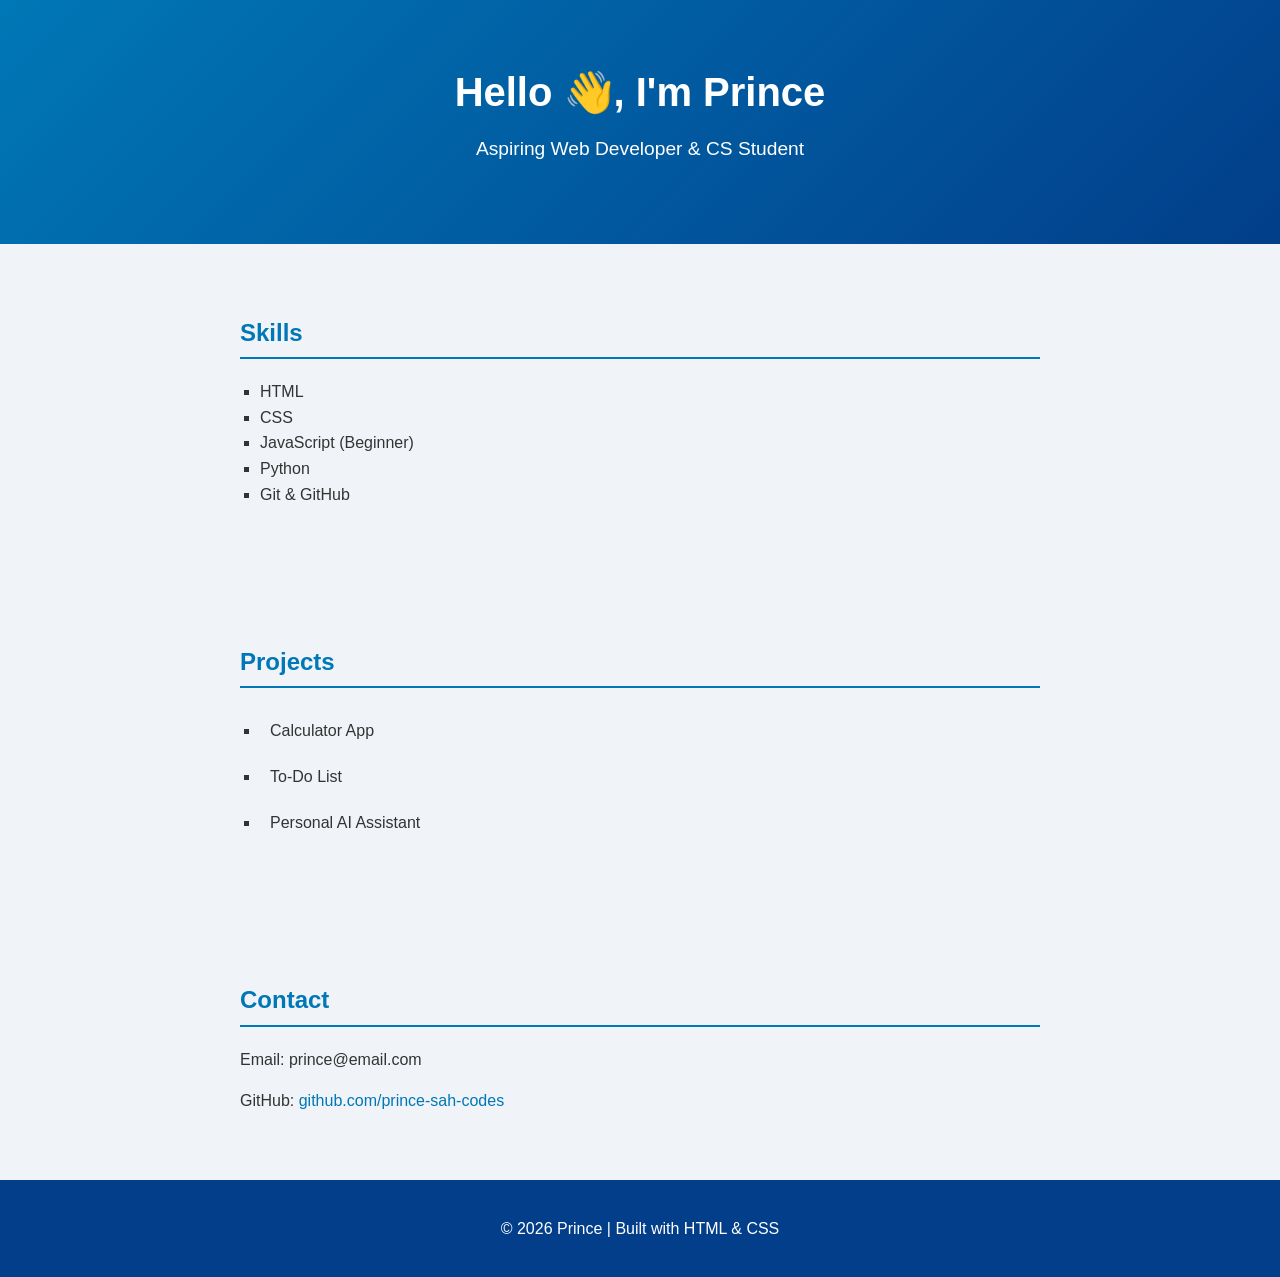
==== index.html @ 336d9b24 "updated" ====
<!DOCTYPE html>
<html lang="en">
<head>
  <meta charset="UTF-8">
  <meta name="viewport" content="width=device-width, initial-scale=1.0">
  <title>Prince | Portfolio</title>
  <link rel="stylesheet" href="style.css">
</head>
<body>

  <!-- Header -->
  <header>
    <h1 class="animate">Hello 👋, I'm Prince</h1>
    <p class="animate-delay">Aspiring Web Developer & CS Student</p>
  </header>

  <!-- Skills Section -->
  <section id="skills">
    <h2>Skills</h2>
    <ul>
      <li class="fade">HTML</li>
      <li class="fade-delay">CSS</li>
      <li class="fade-delay2">JavaScript (Beginner)</li>
      <li class="fade-delay3">Python</li>
      <li class="fade-delay4">Git & GitHub</li>
    </ul>
  </section>

  <!-- Projects Section -->
  <section id="projects">
    <h2>Projects</h2>
    <ul>
      <li class="fade">Calculator App</li>
      <li class="fade-delay">To-Do List</li>
      <li class="fade-delay2">Personal AI Assistant</li>
    </ul>
  </section>

  <!-- Contact Section -->
  <section id="contact">
    <h2>Contact</h2>
    <p>Email: prince@email.com</p>
    <p>GitHub: <a href="https://github.com/prince-sah-codes" target="_blank">github.com/prince-sah-codes</a></p>
  </section>

  <!-- Footer -->
  <footer>
    <p>© 2026 Prince | Built with HTML & CSS</p>
  </footer>

</body>
</html>
---- style.css ----
/* Basic styling */
body {
  font-family: Arial, sans-serif;
  margin: 0;
  padding: 0;
  line-height: 1.6;
  background-color: #f0f4f8;
  color: #333;
  scroll-behavior: smooth;
}

/* Header */
header {
  text-align: center;
  padding: 60px 20px;
  background: linear-gradient(135deg,#0077b6,#023e8a);
  color: white;
}

header h1 {
  margin: 0;
  font-size: 2.5rem;
}

header p {
  font-size: 1.2rem;
  margin-top: 10px;
}

/* Sections */
section {
  padding: 50px 20px;
  max-width: 800px;
  margin: auto;
}

section h2 {
  color: #0077b6;
  border-bottom: 2px solid #0077b6;
  padding-bottom: 5px;
  margin-bottom: 20px;
}

ul {
  list-style-type: square;
  padding-left: 20px;
}

/* Footer */
footer {
  text-align: center;
  padding: 20px;
  background-color: #023e8a;
  color: white;
}

/* Animations */
@keyframes fadeInUp {
  from {opacity:0; transform: translateY(20px);}
  to {opacity:1; transform: translateY(0);}
}

.animate {
  animation: fadeInUp 1s ease forwards;
}

.animate-delay {
  animation: fadeInUp 1s ease 0.5s forwards;
}

.fade { animation: fadeInUp 0.8s ease forwards; opacity:0;}
.fade-delay { animation: fadeInUp 0.8s ease 0.3s forwards; opacity:0;}
.fade-delay2 { animation: fadeInUp 0.8s ease 0.5s forwards; opacity:0;}
.fade-delay3 { animation: fadeInUp 0.8s ease 0.7s forwards; opacity:0;}
.fade-delay4 { animation: fadeInUp 0.8s ease 0.9s forwards; opacity:0;}

/* Links & hover effect */
a {
  color: #0077b6;
  text-decoration: none;
  transition: color 0.3s ease;
}

a:hover {
  color: #023e8a;
}

/* Section hover cards for projects */
section#projects ul li {
  padding: 10px;
  border-radius: 5px;
  transition: transform 0.3s ease, background-color 0.3s ease;
}

section#projects ul li:hover {
  transform: translateY(-5px);
  background-color: #caf0f8;
}
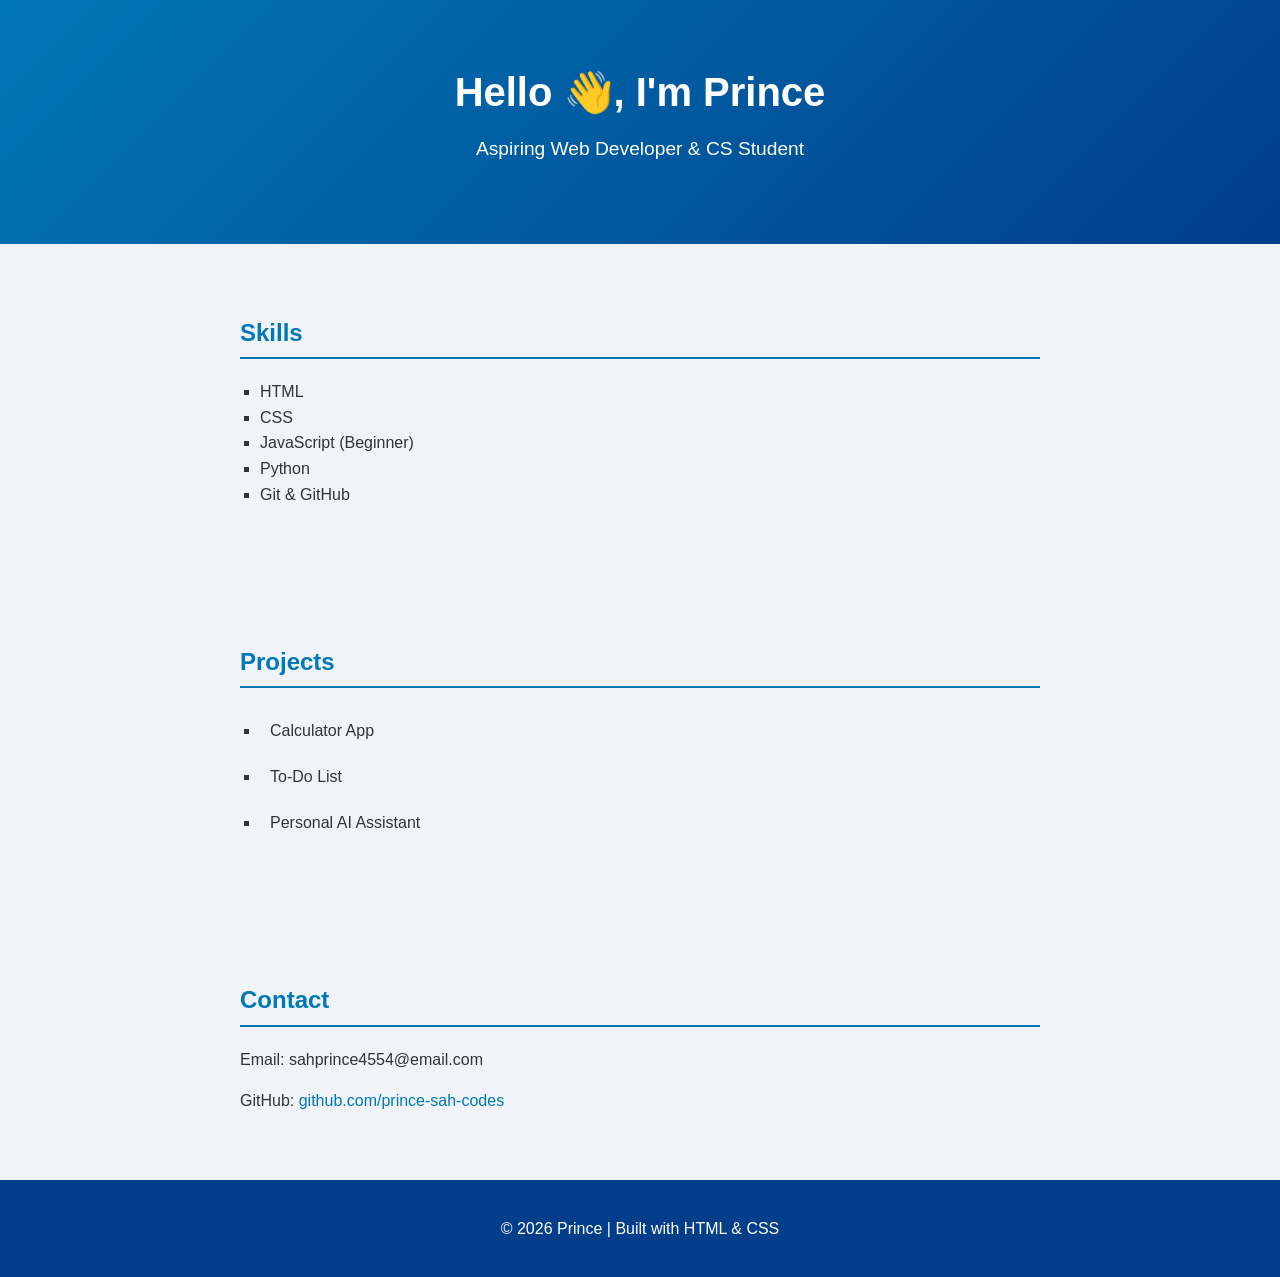
==== commit a68d8014: "updated" ====
--- a/index.html
+++ b/index.html
@@ -1,3 +1,4 @@
+
 <!DOCTYPE html>
 <html lang="en">
 <head>
@@ -39,7 +40,7 @@
   <!-- Contact Section -->
   <section id="contact">
     <h2>Contact</h2>
-    <p>Email: prince@email.com</p>
+    <p>Email: sahprince4554@email.com</p>
     <p>GitHub: <a href="https://github.com/prince-sah-codes" target="_blank">github.com/prince-sah-codes</a></p>
   </section>
 
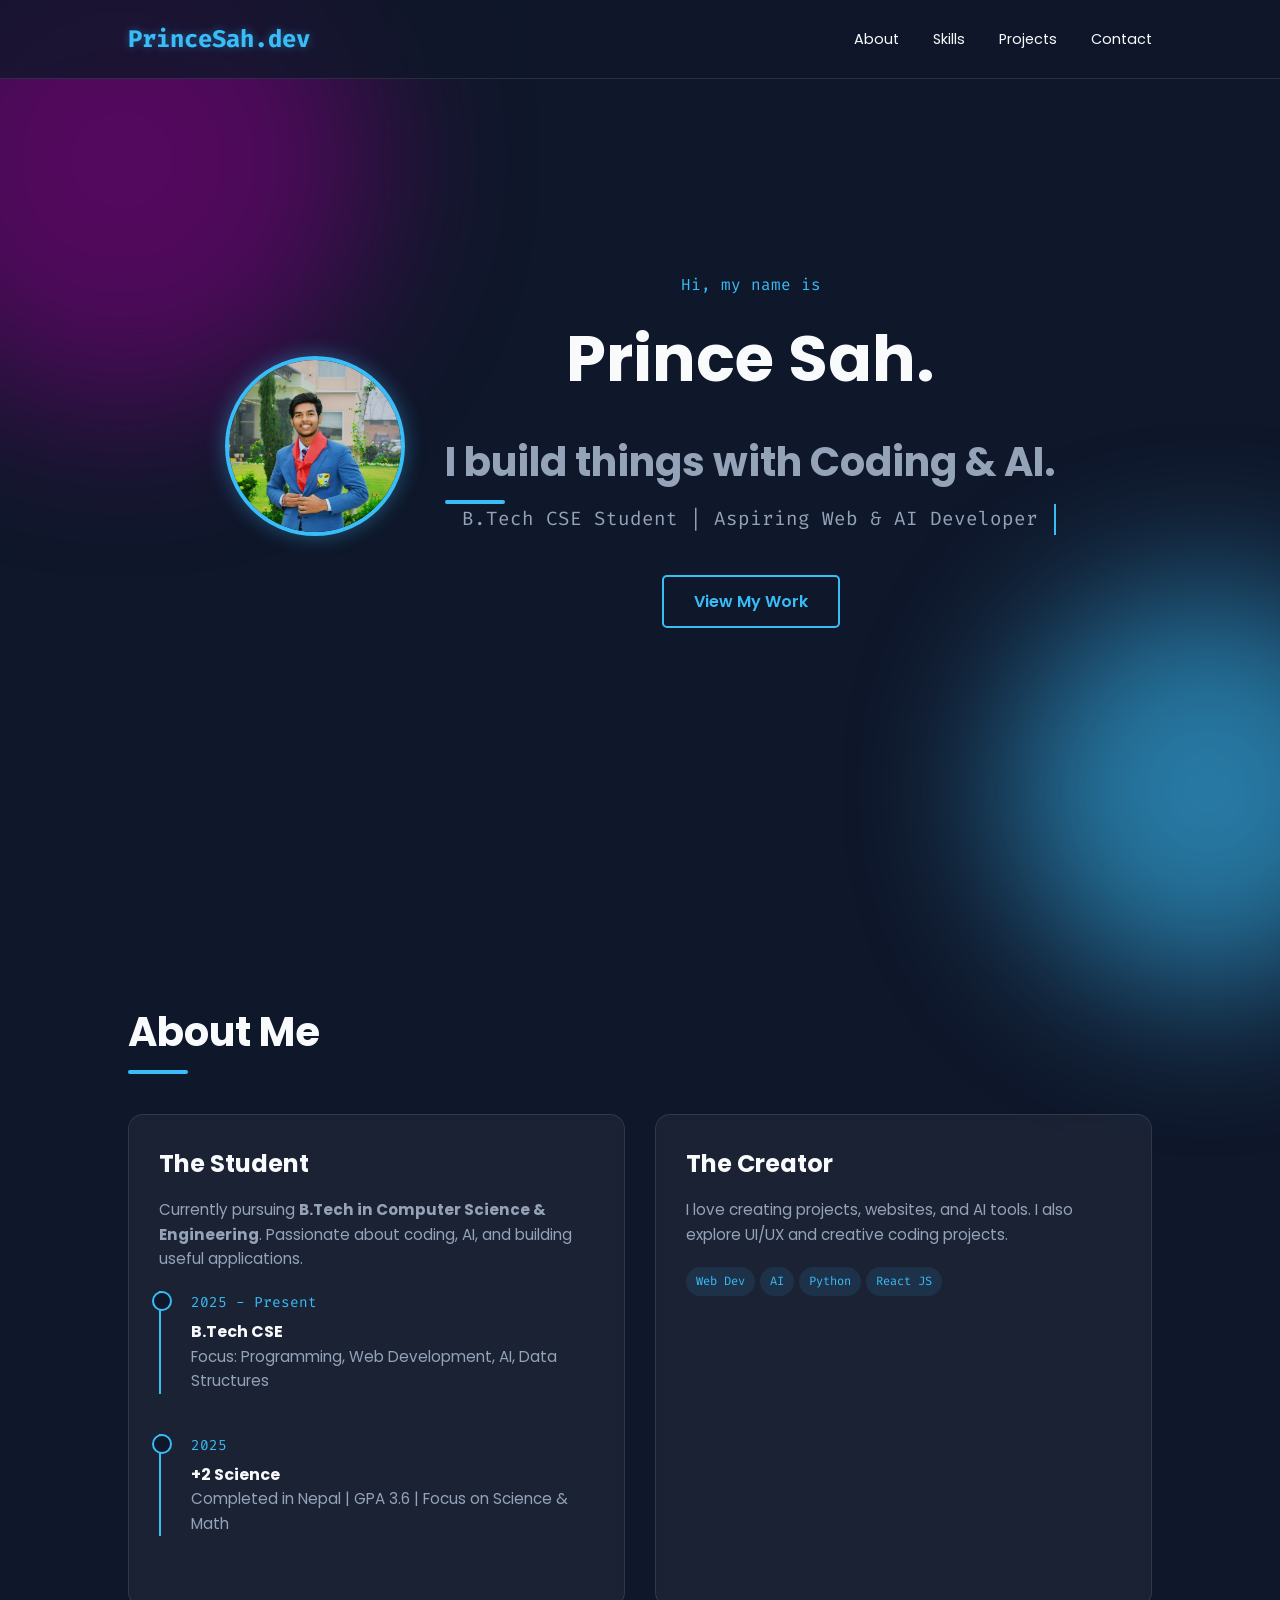
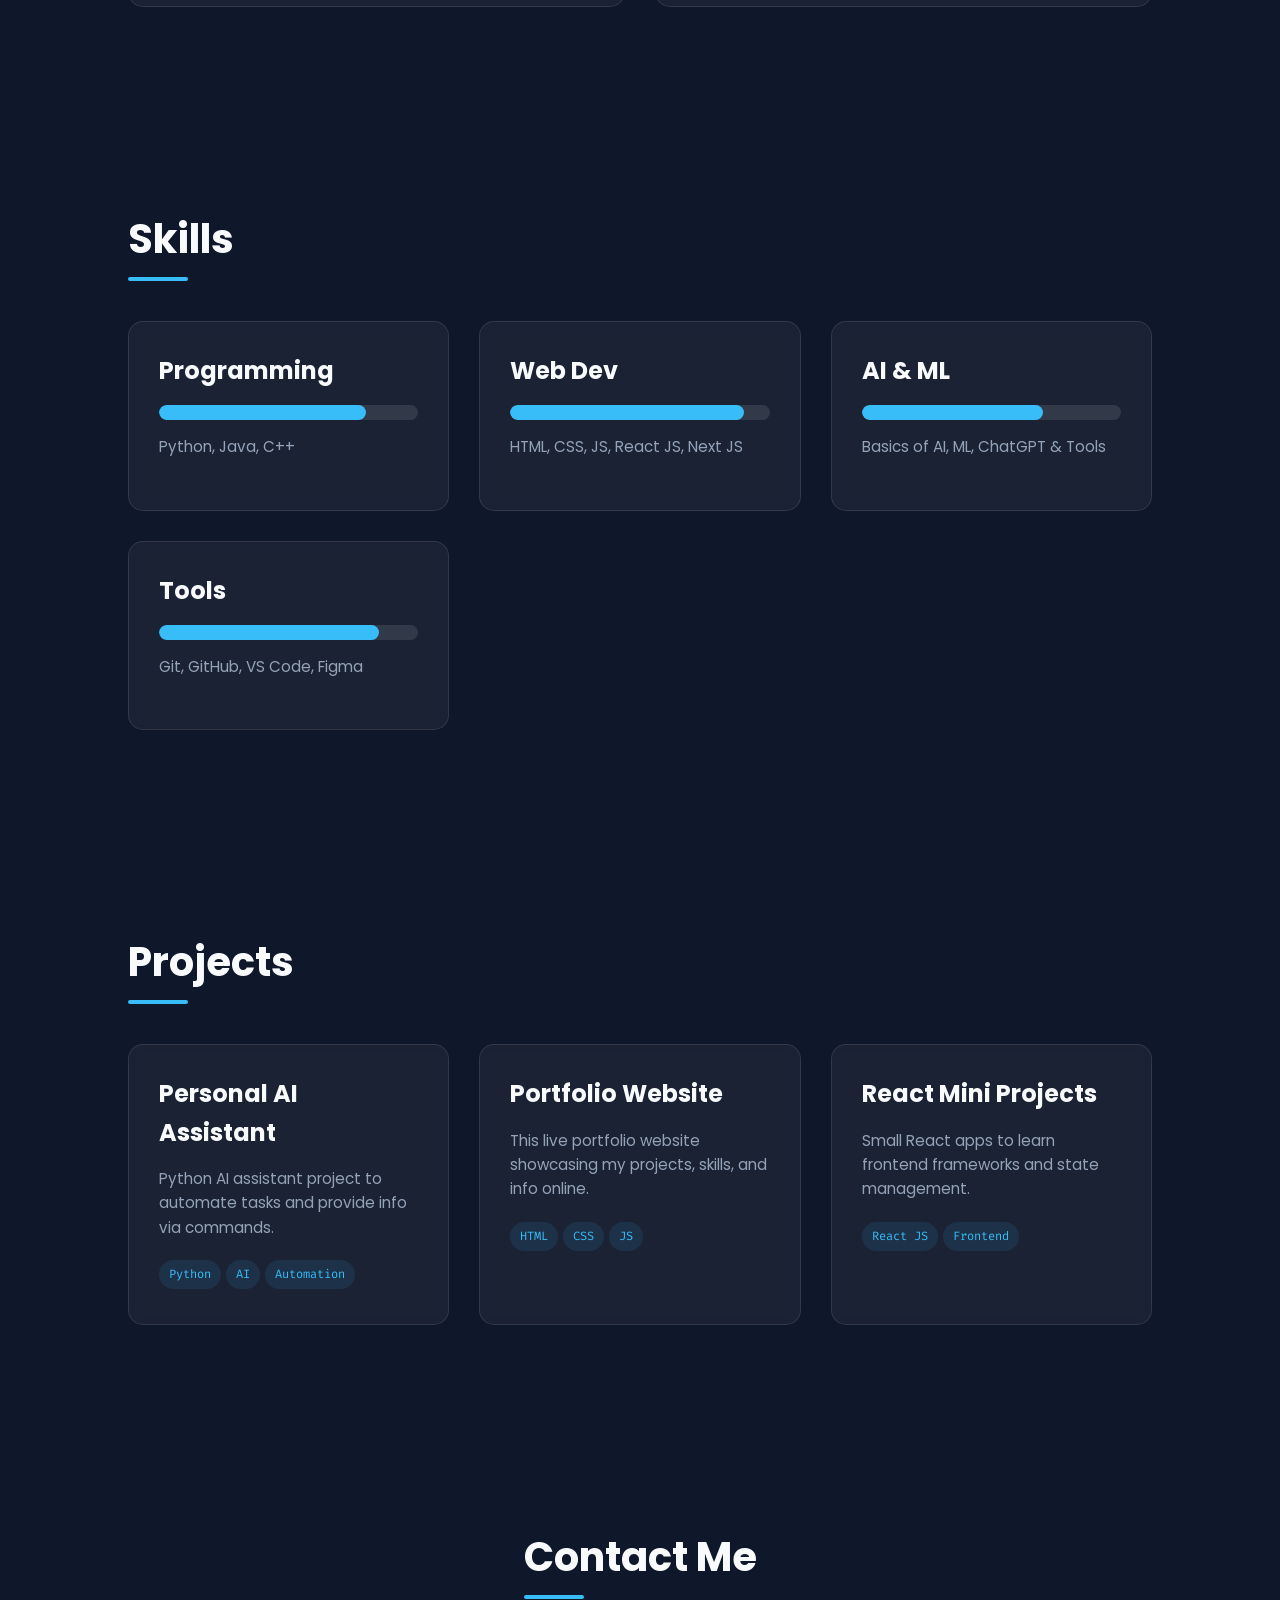
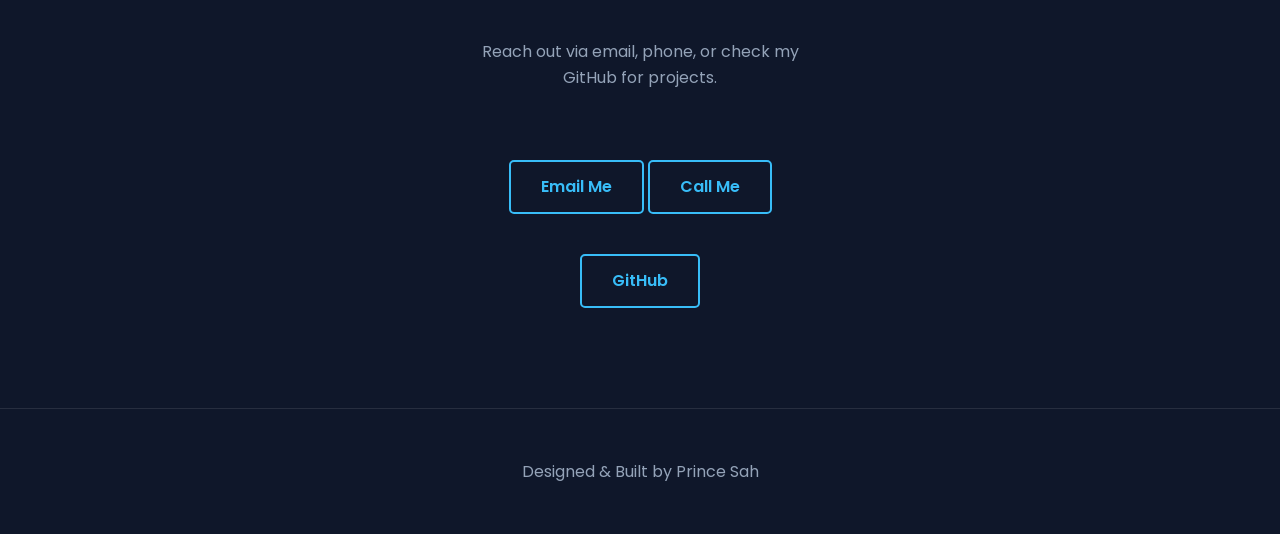
==== commit 311d6108: "updated" ====
--- a/index.html
+++ b/index.html
@@ -1,53 +1,241 @@
-
 <!DOCTYPE html>
 <html lang="en">
 <head>
-  <meta charset="UTF-8">
-  <meta name="viewport" content="width=device-width, initial-scale=1.0">
-  <title>Prince | Portfolio</title>
-  <link rel="stylesheet" href="style.css">
+<meta charset="UTF-8">
+<meta name="viewport" content="width=device-width, initial-scale=1.0">
+<title>Prince Sah | Portfolio</title>
+<link href="https://fonts.googleapis.com/css2?family=Poppins:wght@300;400;600;700&family=Fira+Code:wght@400;500&display=swap" rel="stylesheet">
+<style>
+:root{
+  --bg:#0f172a;
+  --accent:#38bdf8;
+  --accent-glow: rgba(56,189,248,0.4);
+  --card-bg: rgba(255,255,255,0.05);
+  --text:#f8fafc;
+  --text-secondary:#94a3b8;
+  --glass-border: rgba(255,255,255,0.1);
+}
+
+/* Reset */
+*{margin:0;padding:0;box-sizing:border-box;scroll-behavior:smooth;}
+body{font-family:'Poppins',sans-serif;background:var(--bg);color:var(--text);overflow-x:hidden;line-height:1.6;}
+a{text-decoration:none;color:var(--accent);transition:0.3s;}
+a:hover{color:#fff;}
+
+/* Background Orbs */
+.bg-orb{position:fixed;border-radius:50%;filter:blur(80px);z-index:-1;opacity:0.6;animation:float 12s infinite ease-in-out;}
+.orb-1{top:-10%;left:-10%;width:500px;height:500px;background:purple;animation-delay:0s;}
+.orb-2{bottom:-10%;right:-10%;width:400px;height:400px;background:var(--accent);animation-delay:6s;}
+@keyframes float{0%,100%{transform:translate(0,0);}50%{transform:translate(30px,50px);}}
+
+/* NAVIGATION */
+nav{display:flex;justify-content:space-between;align-items:center;padding:20px 10%;background: rgba(15,23,42,0.8);backdrop-filter: blur(10px);position:fixed;width:100%;z-index:1000;border-bottom:1px solid var(--glass-border);}
+.logo{font-family:'Fira Code',monospace;font-size:1.5rem;font-weight:bold;color:var(--accent);text-shadow:0 0 10px var(--accent-glow);}
+.nav-links a{margin-left:30px;font-size:0.9rem;color:var(--text);}
+.nav-links a:hover{color:var(--accent);}
+
+/* HERO */
+.hero{height:100vh;display:flex;flex-direction:column;justify-content:center;align-items:center;text-align:center;padding:0 10%;position:relative;overflow:hidden;perspective:1000px;}
+.hero-content{transition:transform 0.1s ease; will-change:transform; display:flex;align-items:center;gap:40px;flex-wrap:wrap; justify-content:center;}
+
+/* Hero Photo */
+.hero-photo img {
+    width: 180px;
+    height: 180px;
+    object-fit: cover;
+    border-radius: 50%;
+    border: 4px solid var(--accent);
+    box-shadow: 0 0 20px var(--accent-glow);
+    transition: transform 0.3s, box-shadow 0.3s;
+}
+.hero-photo img:hover {
+    transform: scale(1.05) rotateY(5deg);
+    box-shadow: 0 0 40px var(--accent-glow);
+}
+
+.hero p{color:var(--accent);font-family:'Fira Code';margin-bottom:10px;}
+.hero h1{font-size:4rem;margin-bottom:20px;opacity:0;transform:translateY(20px);transition:1s;}
+.hero h2{color:var(--text-secondary);font-size:2.5rem;margin-bottom:10px;opacity:0;transform:translateY(20px);transition:1s;}
+.typewriter{font-family:'Fira Code',monospace;color:var(--text-secondary);font-size:1.2rem;overflow:hidden;border-right:2px solid var(--accent);white-space:nowrap;width:0;animation:typing 3.5s steps(40,end) forwards, blink .75s step-end infinite;}
+@keyframes typing{from{width:0;}to{width:100%;}}
+@keyframes blink{from,to{border-color:transparent;}50%{border-color:var(--accent);}}
+.btn{display:inline-block;margin-top:40px;padding:12px 30px;border:2px solid var(--accent);color:var(--accent);border-radius:5px;font-weight:600;transition:all 0.3s;}
+.btn:hover{background:var(--accent);color:var(--bg);box-shadow:0 0 20px var(--accent-glow);transform:scale(1.05);}
+.btn.bounce{animation:bounce 2s infinite;}
+@keyframes bounce{0%,100%{transform:translateY(0);}50%{transform:translateY(-10px);}}
+
+/* SECTIONS */
+section{padding:100px 10%;opacity:0;transform:translateY(50px);transition:1s;}
+section h2{font-size:2.5rem;margin-bottom:50px;position:relative;display:inline-block;}
+section h2::after{content:'';position:absolute;left:0;bottom:-10px;width:60px;height:4px;background:var(--accent);border-radius:2px;}
+
+/* CARDS */
+.grid{display:grid;grid-template-columns:repeat(auto-fit,minmax(300px,1fr));gap:30px;}
+.card{background:var(--card-bg);border:1px solid var(--glass-border);padding:30px;border-radius:15px;backdrop-filter:blur(5px);transition:transform 0.3s,border-color 0.3s;}
+.card:hover{transform:translateY(-10px) rotateX(5deg) rotateY(5deg);border-color:var(--accent);box-shadow:0 10px 25px rgba(0,0,0,0.3);}
+.card h3{margin-bottom:15px;font-size:1.5rem;}
+.card p{color:var(--text-secondary);font-size:0.95rem;margin-bottom:20px;}
+.tags span{display:inline-block;font-family:'Fira Code',monospace;font-size:0.75rem;background:rgba(56,189,248,0.1);color:var(--accent);padding:5px 10px;border-radius:20px;margin-right:5px;margin-bottom:5px;}
+
+/* SKILLS ANIMATION */
+.skill-bar{background:rgba(255,255,255,0.1);border-radius:20px;height:15px;margin-bottom:15px;overflow:hidden;}
+.skill-fill{height:100%;width:0%;background:var(--accent);border-radius:20px;transition:width 1.5s ease-in-out;}
+
+/* TIMELINE */
+.timeline-item{border-left:2px solid var(--accent);padding-left:30px;margin-bottom:40px;position:relative;}
+.timeline-item::before{content:'';position:absolute;left:-9px;top:0;width:16px;height:16px;background:var(--bg);border:2px solid var(--accent);border-radius:50%;}
+.timeline-date{font-family:'Fira Code',monospace;color:var(--accent);font-size:0.9rem;margin-bottom:5px;display:block;}
+
+/* FOOTER */
+.footer{text-align:center;padding:50px;border-top:1px solid var(--glass-border);color:var(--text-secondary);}
+
+/* MOBILE */
+@media(max-width:768px){.hero h1{font-size:2.5rem;}.nav-links{display:none;}.hero-content{flex-direction:column;}}
+</style>
 </head>
 <body>
 
-  <!-- Header -->
-  <header>
-    <h1 class="animate">Hello 👋, I'm Prince</h1>
-    <p class="animate-delay">Aspiring Web Developer & CS Student</p>
-  </header>
-
-  <!-- Skills Section -->
-  <section id="skills">
-    <h2>Skills</h2>
-    <ul>
-      <li class="fade">HTML</li>
-      <li class="fade-delay">CSS</li>
-      <li class="fade-delay2">JavaScript (Beginner)</li>
-      <li class="fade-delay3">Python</li>
-      <li class="fade-delay4">Git & GitHub</li>
-    </ul>
-  </section>
-
-  <!-- Projects Section -->
-  <section id="projects">
-    <h2>Projects</h2>
-    <ul>
-      <li class="fade">Calculator App</li>
-      <li class="fade-delay">To-Do List</li>
-      <li class="fade-delay2">Personal AI Assistant</li>
-    </ul>
-  </section>
-
-  <!-- Contact Section -->
-  <section id="contact">
-    <h2>Contact</h2>
-    <p>Email: sahprince4554@email.com</p>
-    <p>GitHub: <a href="https://github.com/prince-sah-codes" target="_blank">github.com/prince-sah-codes</a></p>
-  </section>
-
-  <!-- Footer -->
-  <footer>
-    <p>© 2026 Prince | Built with HTML & CSS</p>
-  </footer>
+<div class="bg-orb orb-1"></div>
+<div class="bg-orb orb-2"></div>
+
+<nav>
+  <div class="logo">PrinceSah.dev</div>
+  <div class="nav-links">
+    <a href="#about">About</a>
+    <a href="#skills">Skills</a>
+    <a href="#projects">Projects</a>
+    <a href="#contact">Contact</a>
+  </div>
+</nav>
+
+<!-- HERO -->
+<section class="hero">
+  <div class="hero-content">
+    <!-- Photo -->
+    <div class="hero-photo">
+      <img src="pp.jfif" alt="Prince Sah" />
+    </div>
+    <!-- Text -->
+    <div>
+      <p>Hi, my name is</p>
+      <h1 id="hero-title">Prince Sah.</h1>
+      <h2 id="hero-subtitle">I build things with Coding & AI.</h2>
+      <div class="typewriter">B.Tech CSE Student | Aspiring Web & AI Developer</div>
+      <a href="#projects" class="btn bounce">View My Work</a>
+    </div>
+  </div>
+</section>
+
+<!-- ABOUT -->
+<section id="about">
+<h2>About Me</h2>
+<div class="grid">
+<div class="card">
+<h3>The Student</h3>
+<p>Currently pursuing <strong>B.Tech in Computer Science & Engineering</strong>. Passionate about coding, AI, and building useful applications.</p>
+<div class="timeline-item">
+<span class="timeline-date">2025 - Present</span>
+<h4>B.Tech CSE</h4>
+<p>Focus: Programming, Web Development, AI, Data Structures</p>
+</div>
+<div class="timeline-item">
+<span class="timeline-date">2025</span>
+<h4>+2 Science</h4>
+<p>Completed in Nepal | GPA 3.6 | Focus on Science & Math</p>
+</div>
+</div>
+<div class="card">
+<h3>The Creator</h3>
+<p>I love creating projects, websites, and AI tools. I also explore UI/UX and creative coding projects.</p>
+<div class="tags">
+<span>Web Dev</span><span>AI</span><span>Python</span><span>React JS</span>
+</div>
+</div>
+</div>
+</section>
+
+<!-- SKILLS -->
+<section id="skills">
+<h2>Skills</h2>
+<div class="grid">
+<div class="card"><h3>Programming</h3>
+<div class="skill-bar"><div class="skill-fill" style="width:80%"></div></div>
+<p>Python, Java, C++</p>
+</div>
+<div class="card"><h3>Web Dev</h3>
+<div class="skill-bar"><div class="skill-fill" style="width:90%"></div></div>
+<p>HTML, CSS, JS, React JS, Next JS</p>
+</div>
+<div class="card"><h3>AI & ML</h3>
+<div class="skill-bar"><div class="skill-fill" style="width:70%"></div></div>
+<p>Basics of AI, ML, ChatGPT & Tools</p>
+</div>
+<div class="card"><h3>Tools</h3>
+<div class="skill-bar"><div class="skill-fill" style="width:85%"></div></div>
+<p>Git, GitHub, VS Code, Figma</p>
+</div>
+</div>
+</section>
+
+<!-- PROJECTS -->
+<section id="projects">
+<h2>Projects</h2>
+<div class="grid">
+<div class="card">
+<h3>Personal AI Assistant</h3>
+<p>Python AI assistant project to automate tasks and provide info via commands.</p>
+<div class="tags"><span>Python</span><span>AI</span><span>Automation</span></div>
+</div>
+<div class="card">
+<h3>Portfolio Website</h3>
+<p>This live portfolio website showcasing my projects, skills, and info online.</p>
+<div class="tags"><span>HTML</span><span>CSS</span><span>JS</span></div>
+</div>
+<div class="card">
+<h3>React Mini Projects</h3>
+<p>Small React apps to learn frontend frameworks and state management.</p>
+<div class="tags"><span>React JS</span><span>Frontend</span></div>
+</div>
+</div>
+</section>
+
+<!-- CONTACT -->
+<section id="contact" style="text-align:center; max-width:600px; margin:0 auto;">
+<h2>Contact Me</h2>
+<p style="margin-bottom:30px; color:var(--text-secondary);">Reach out via email, phone, or check my GitHub for projects.</p>
+<a href="mailto:prince.sah@email.com" class="btn">Email Me</a>
+<a href="tel:+9779800000000" class="btn">Call Me</a>
+<a href="https://github.com/prince-sah-codes" target="_blank" class="btn">GitHub</a>
+</section>
+
+<!-- FOOTER -->
+<footer class="footer">
+<p>Designed & Built by Prince Sah</p>
+</footer>
+
+<script>
+// Scroll Reveal
+const sections = document.querySelectorAll('section, .hero h1, .hero h2');
+const observer = new IntersectionObserver((entries, obs)=>{
+  entries.forEach(entry=>{
+    if(entry.isIntersecting){
+      entry.target.style.opacity='1';
+      entry.target.style.transform='translateY(0)';
+      obs.unobserve(entry.target);
+    }
+  });
+},{threshold:0.1});
+sections.forEach(section=>observer.observe(section));
+
+// Hero Tilt
+const hero = document.querySelector('.hero-content');
+document.addEventListener('mousemove',e=>{
+  const x = (window.innerWidth/2 - e.clientX)/30;
+  const y = (window.innerHeight/2 - e.clientY)/30;
+  hero.style.transform = `rotateY(${x}deg) rotateX(${y}deg)`;
+});
+document.addEventListener('mouseleave',()=>{hero.style.transform='rotateY(0) rotateX(0)';});
+</script>
 
 </body>
 </html>
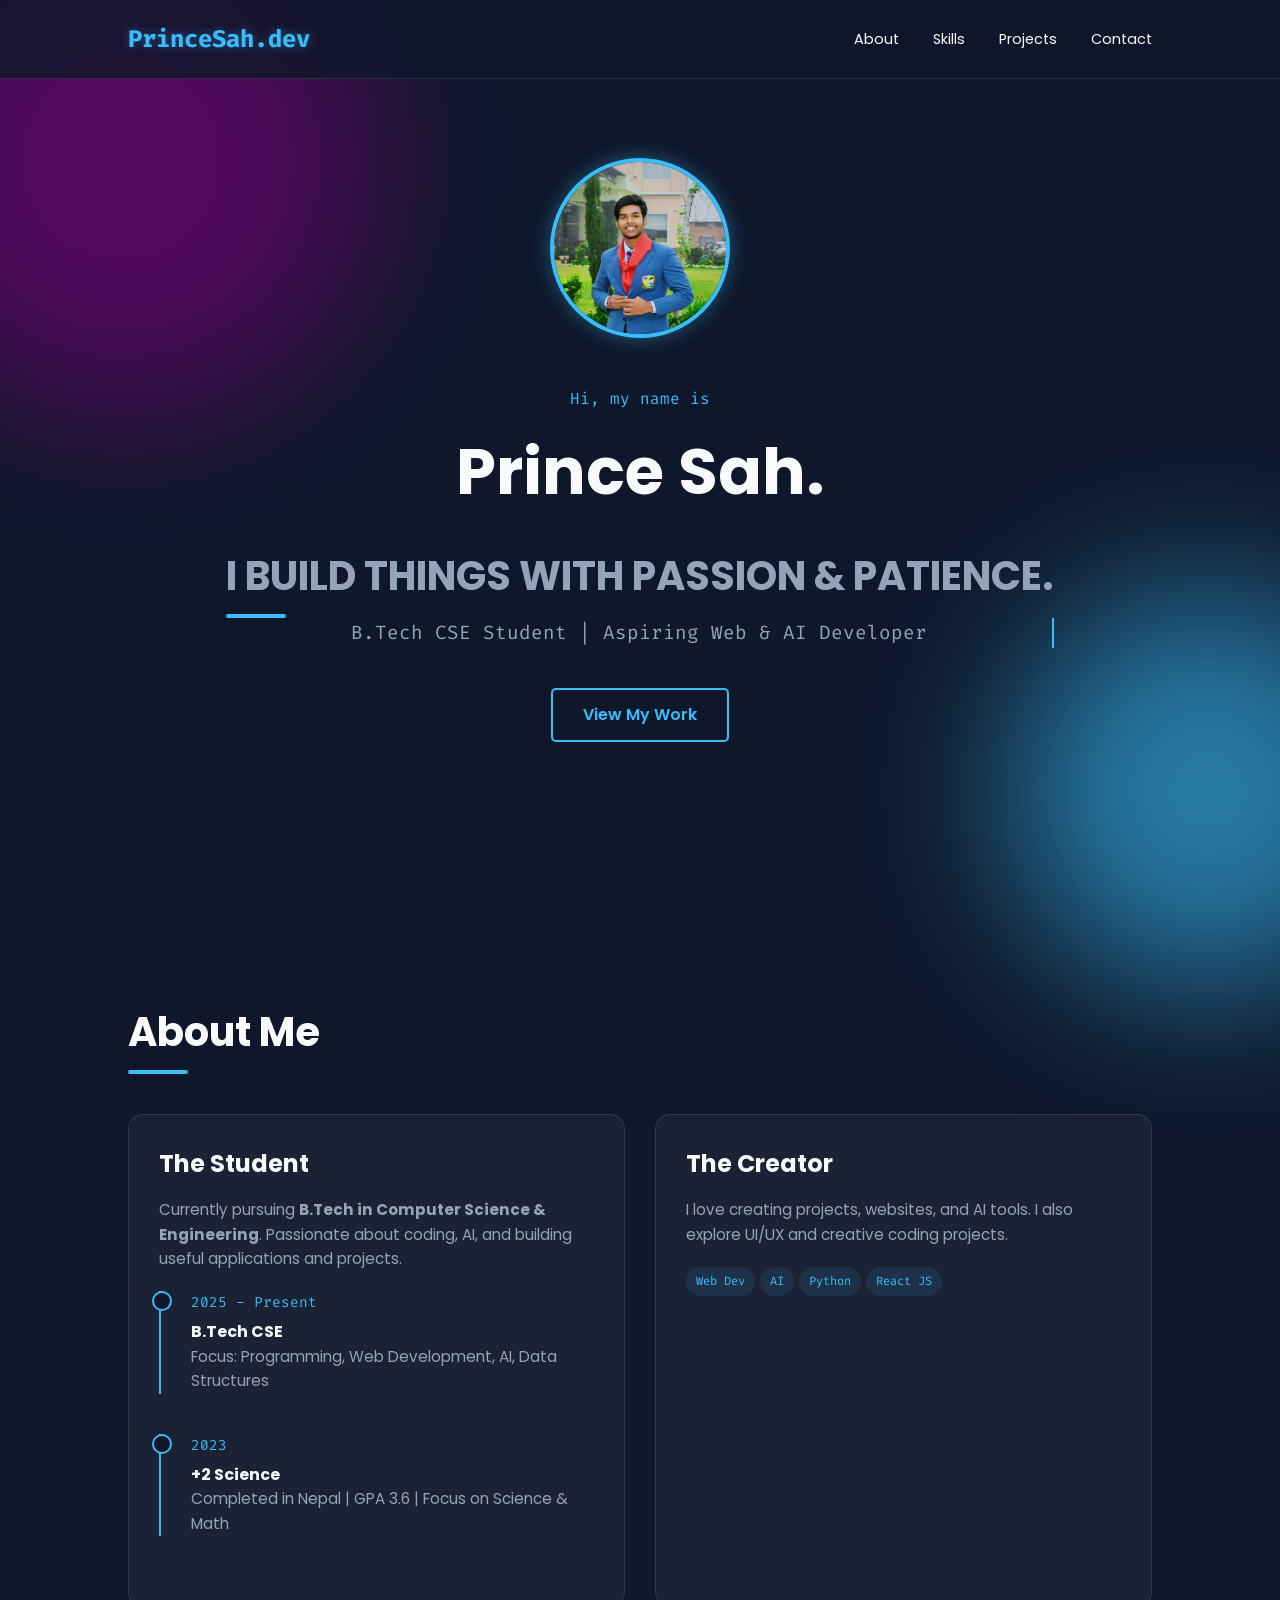
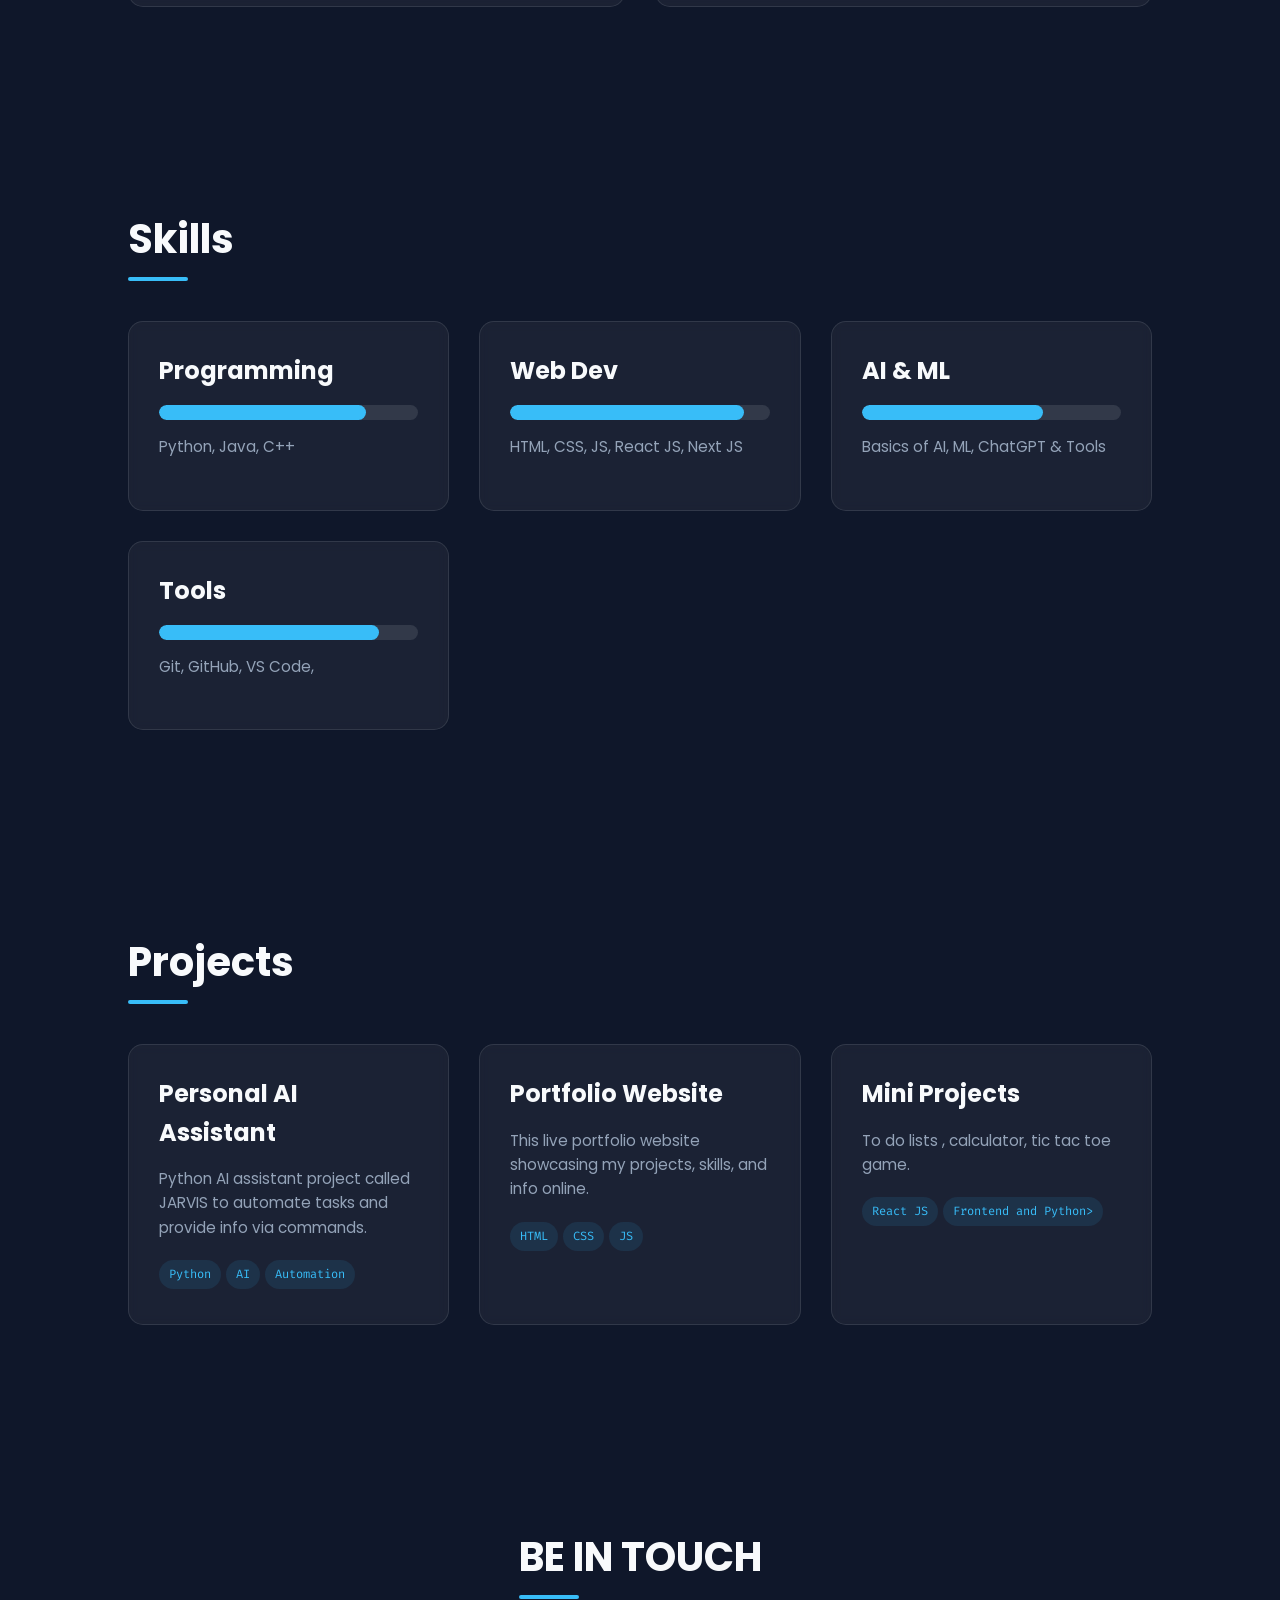
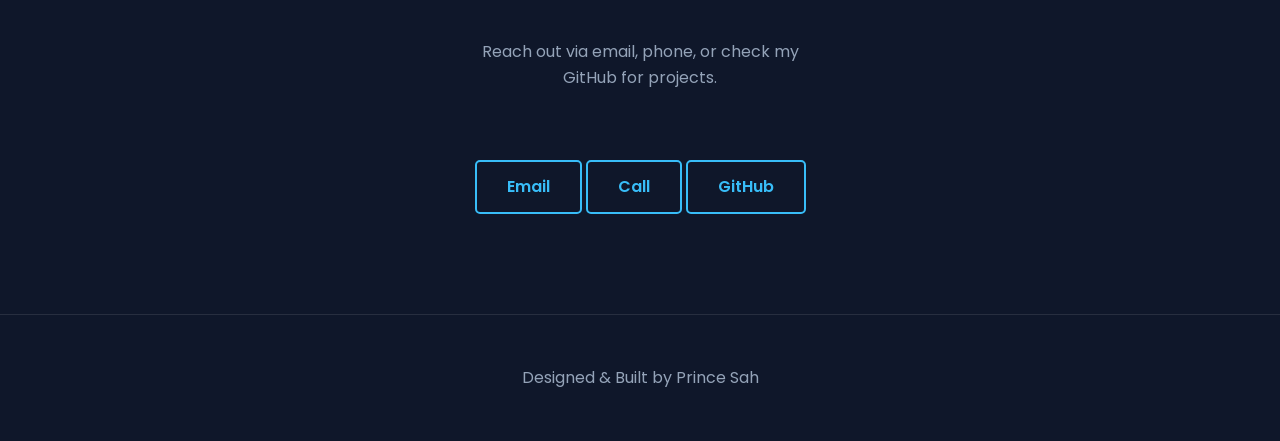
==== commit e99aa251: "portfolio" ====
--- a/index.html
+++ b/index.html
@@ -119,7 +119,7 @@
     <div>
       <p>Hi, my name is</p>
       <h1 id="hero-title">Prince Sah.</h1>
-      <h2 id="hero-subtitle">I build things with Coding & AI.</h2>
+      <h2 id="hero-subtitle">I BUILD THINGS WITH PASSION & PATIENCE.</h2>
       <div class="typewriter">B.Tech CSE Student | Aspiring Web & AI Developer</div>
       <a href="#projects" class="btn bounce">View My Work</a>
     </div>
@@ -132,14 +132,14 @@
 <div class="grid">
 <div class="card">
 <h3>The Student</h3>
-<p>Currently pursuing <strong>B.Tech in Computer Science & Engineering</strong>. Passionate about coding, AI, and building useful applications.</p>
+<p>Currently pursuing <strong>B.Tech in Computer Science & Engineering</strong>. Passionate about coding, AI, and building useful applications and projects.</p>
 <div class="timeline-item">
 <span class="timeline-date">2025 - Present</span>
 <h4>B.Tech CSE</h4>
 <p>Focus: Programming, Web Development, AI, Data Structures</p>
 </div>
 <div class="timeline-item">
-<span class="timeline-date">2025</span>
+<span class="timeline-date">2023</span>
 <h4>+2 Science</h4>
 <p>Completed in Nepal | GPA 3.6 | Focus on Science & Math</p>
 </div>
@@ -172,7 +172,7 @@
 </div>
 <div class="card"><h3>Tools</h3>
 <div class="skill-bar"><div class="skill-fill" style="width:85%"></div></div>
-<p>Git, GitHub, VS Code, Figma</p>
+<p>Git, GitHub, VS Code, </p>
 </div>
 </div>
 </section>
@@ -183,7 +183,7 @@
 <div class="grid">
 <div class="card">
 <h3>Personal AI Assistant</h3>
-<p>Python AI assistant project to automate tasks and provide info via commands.</p>
+<p>Python AI assistant project called JARVIS to automate tasks and provide info via commands.</p>
 <div class="tags"><span>Python</span><span>AI</span><span>Automation</span></div>
 </div>
 <div class="card">
@@ -192,19 +192,19 @@
 <div class="tags"><span>HTML</span><span>CSS</span><span>JS</span></div>
 </div>
 <div class="card">
-<h3>React Mini Projects</h3>
-<p>Small React apps to learn frontend frameworks and state management.</p>
-<div class="tags"><span>React JS</span><span>Frontend</span></div>
+<h3> Mini Projects</h3>
+<p>To do lists , calculator, tic tac toe game.</p>
+<div class="tags"><span>React JS</span><span>Frontend and Python></div>
 </div>
 </div>
 </section>
 
 <!-- CONTACT -->
 <section id="contact" style="text-align:center; max-width:600px; margin:0 auto;">
-<h2>Contact Me</h2>
+<h2>BE IN TOUCH</h2>
 <p style="margin-bottom:30px; color:var(--text-secondary);">Reach out via email, phone, or check my GitHub for projects.</p>
-<a href="mailto:prince.sah@email.com" class="btn">Email Me</a>
-<a href="tel:+9779800000000" class="btn">Call Me</a>
+<a href="mailto:sahprince4554@email.com" class="btn">Email</a>
+<a href="tel:+91 9234406164" class="btn">Call</a>
 <a href="https://github.com/prince-sah-codes" target="_blank" class="btn">GitHub</a>
 </section>
 
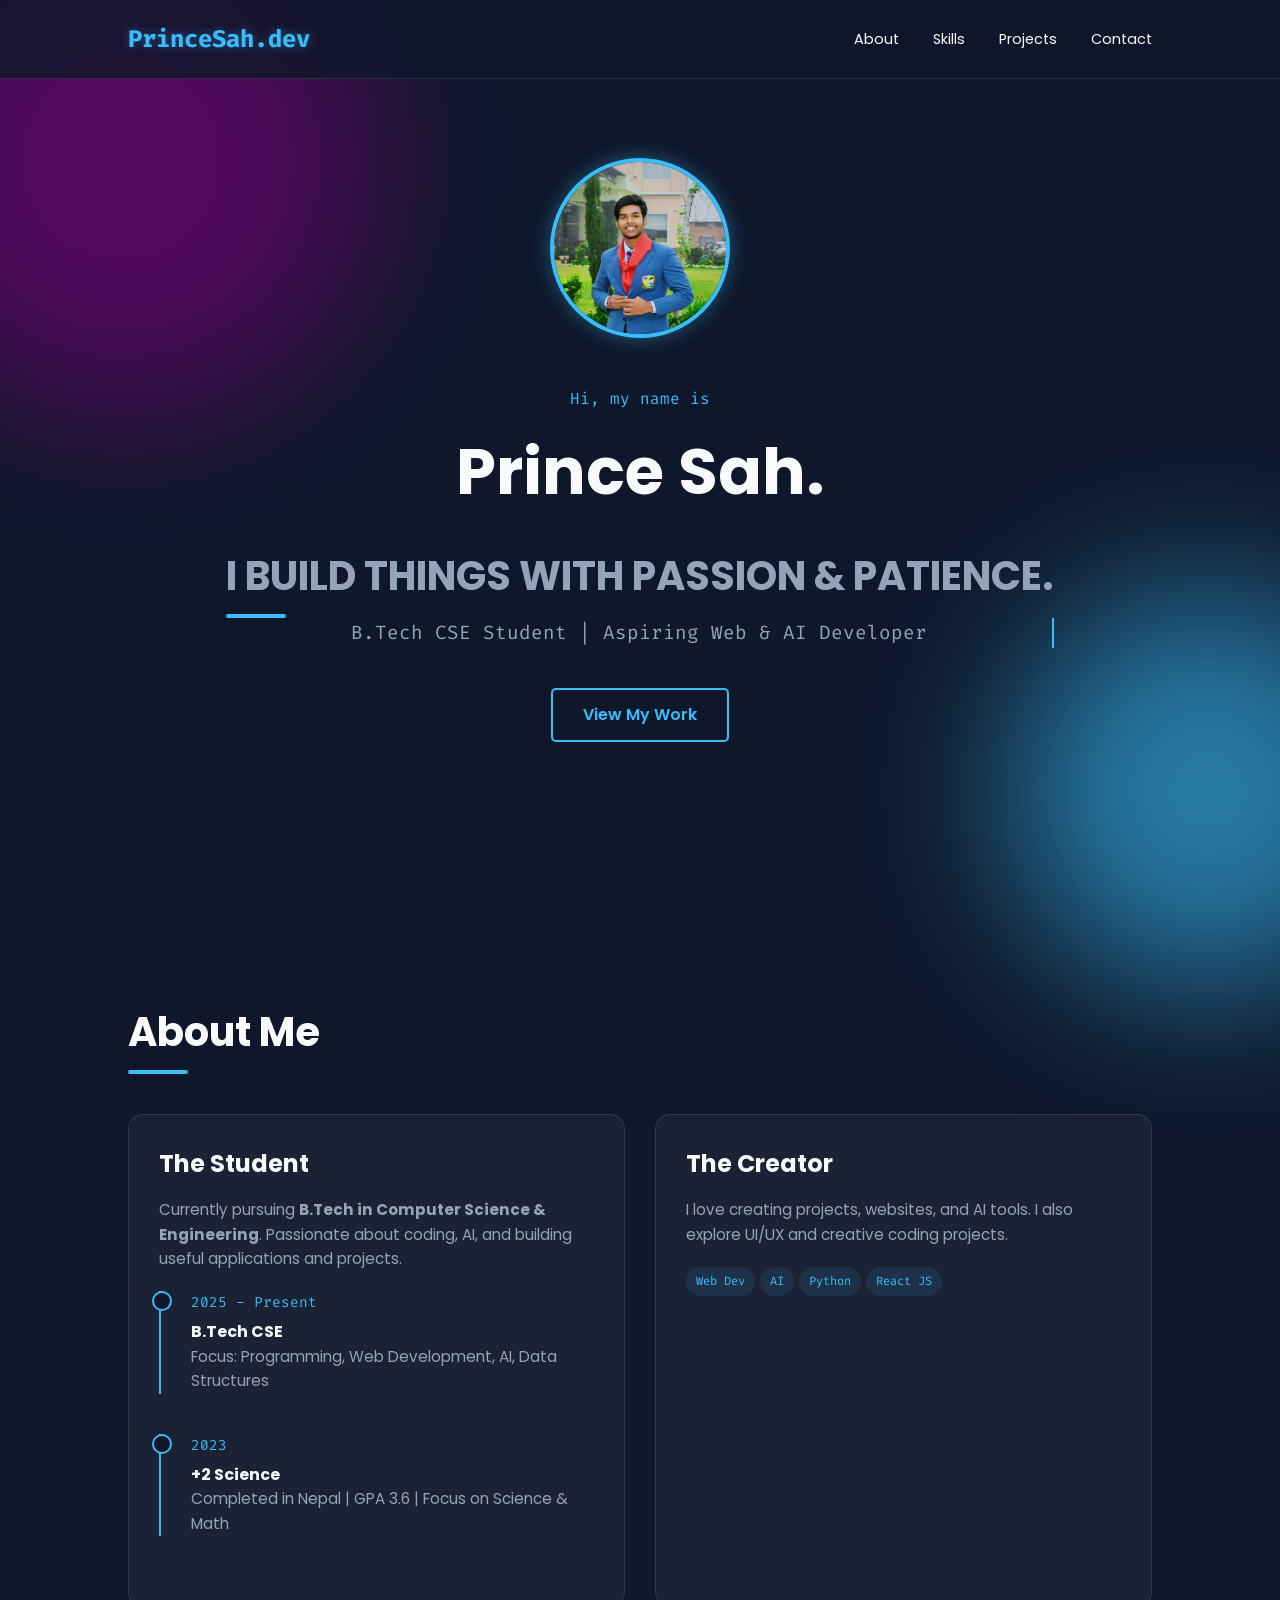
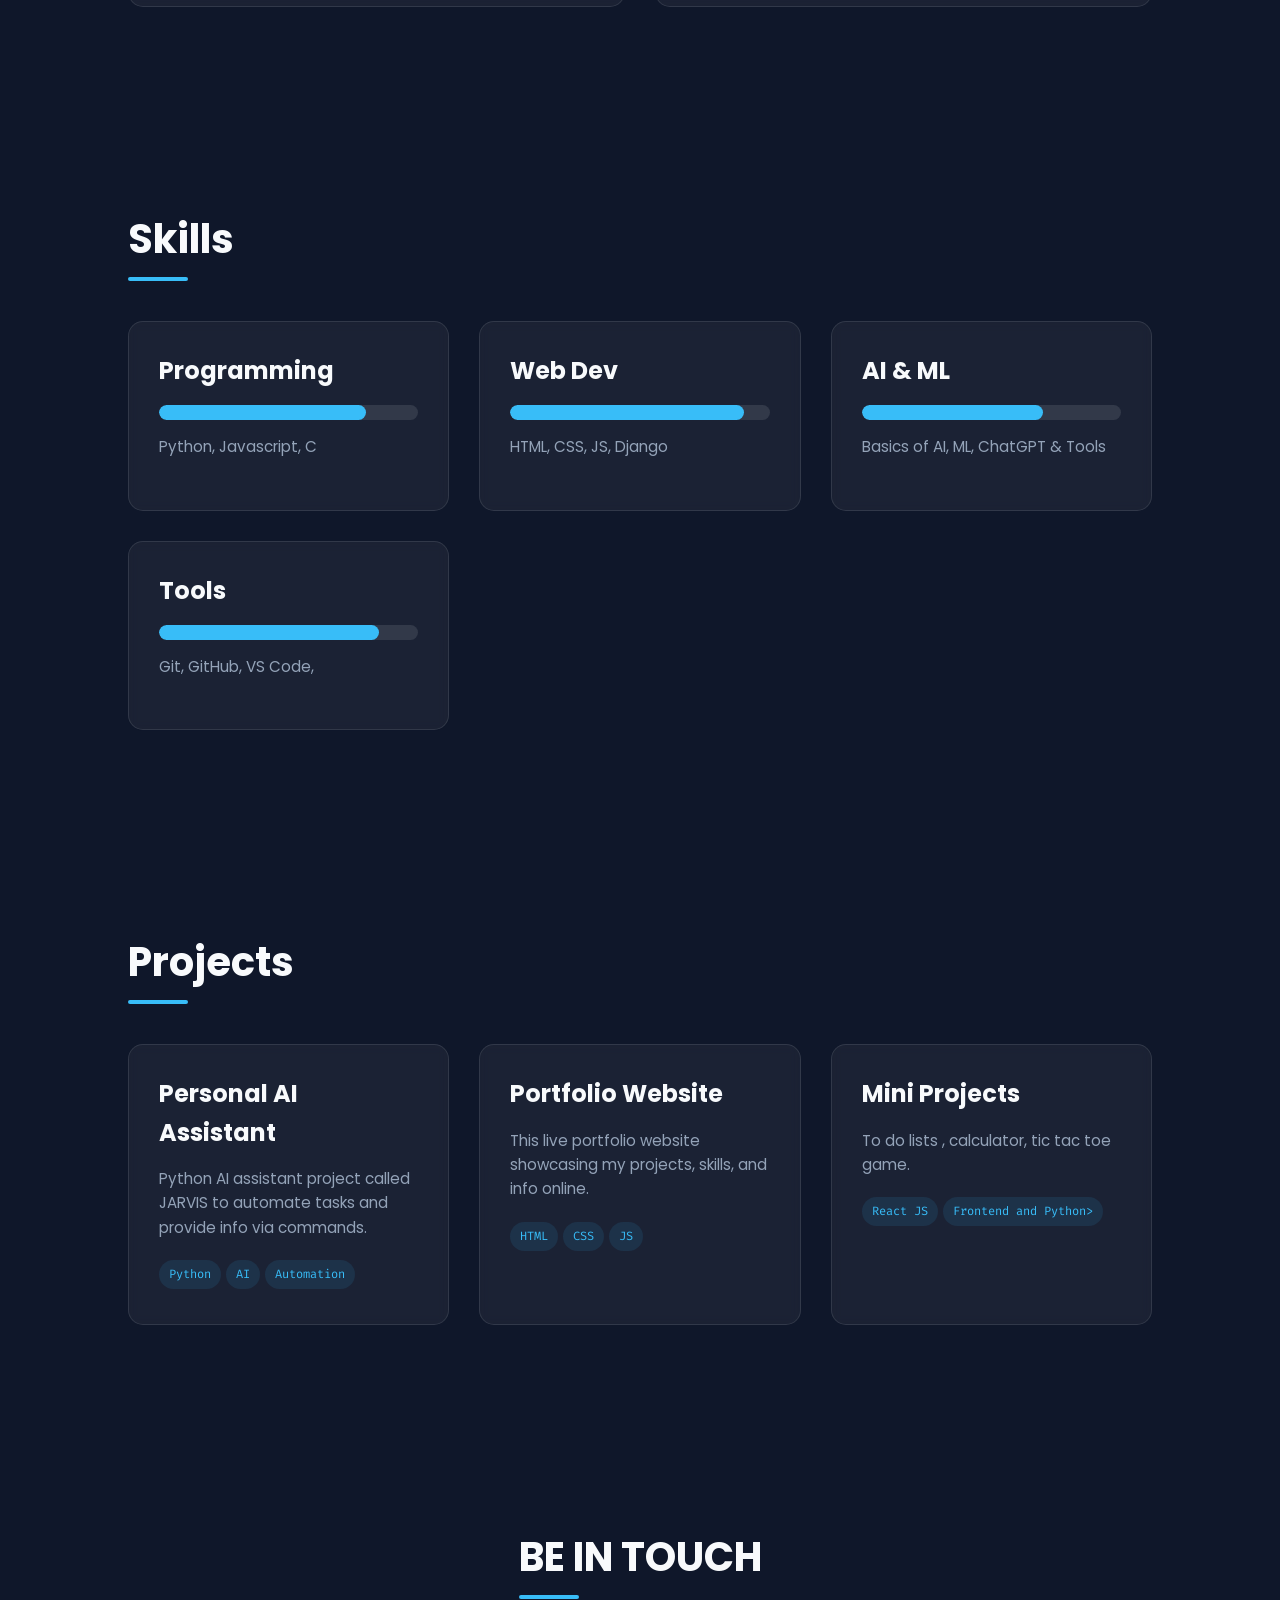
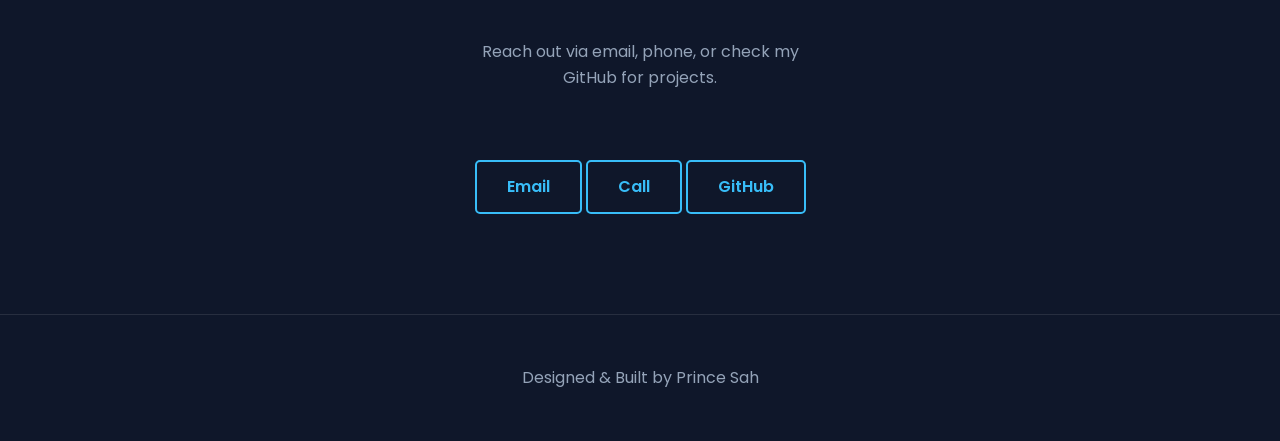
==== commit c9e8feb7: "modified" ====
--- a/index.html
+++ b/index.html
@@ -160,11 +160,11 @@
 <div class="grid">
 <div class="card"><h3>Programming</h3>
 <div class="skill-bar"><div class="skill-fill" style="width:80%"></div></div>
-<p>Python, Java, C++</p>
+<p>Python, Javascript, C</p>
 </div>
 <div class="card"><h3>Web Dev</h3>
 <div class="skill-bar"><div class="skill-fill" style="width:90%"></div></div>
-<p>HTML, CSS, JS, React JS, Next JS</p>
+<p>HTML, CSS, JS, Django</p>
 </div>
 <div class="card"><h3>AI & ML</h3>
 <div class="skill-bar"><div class="skill-fill" style="width:70%"></div></div>
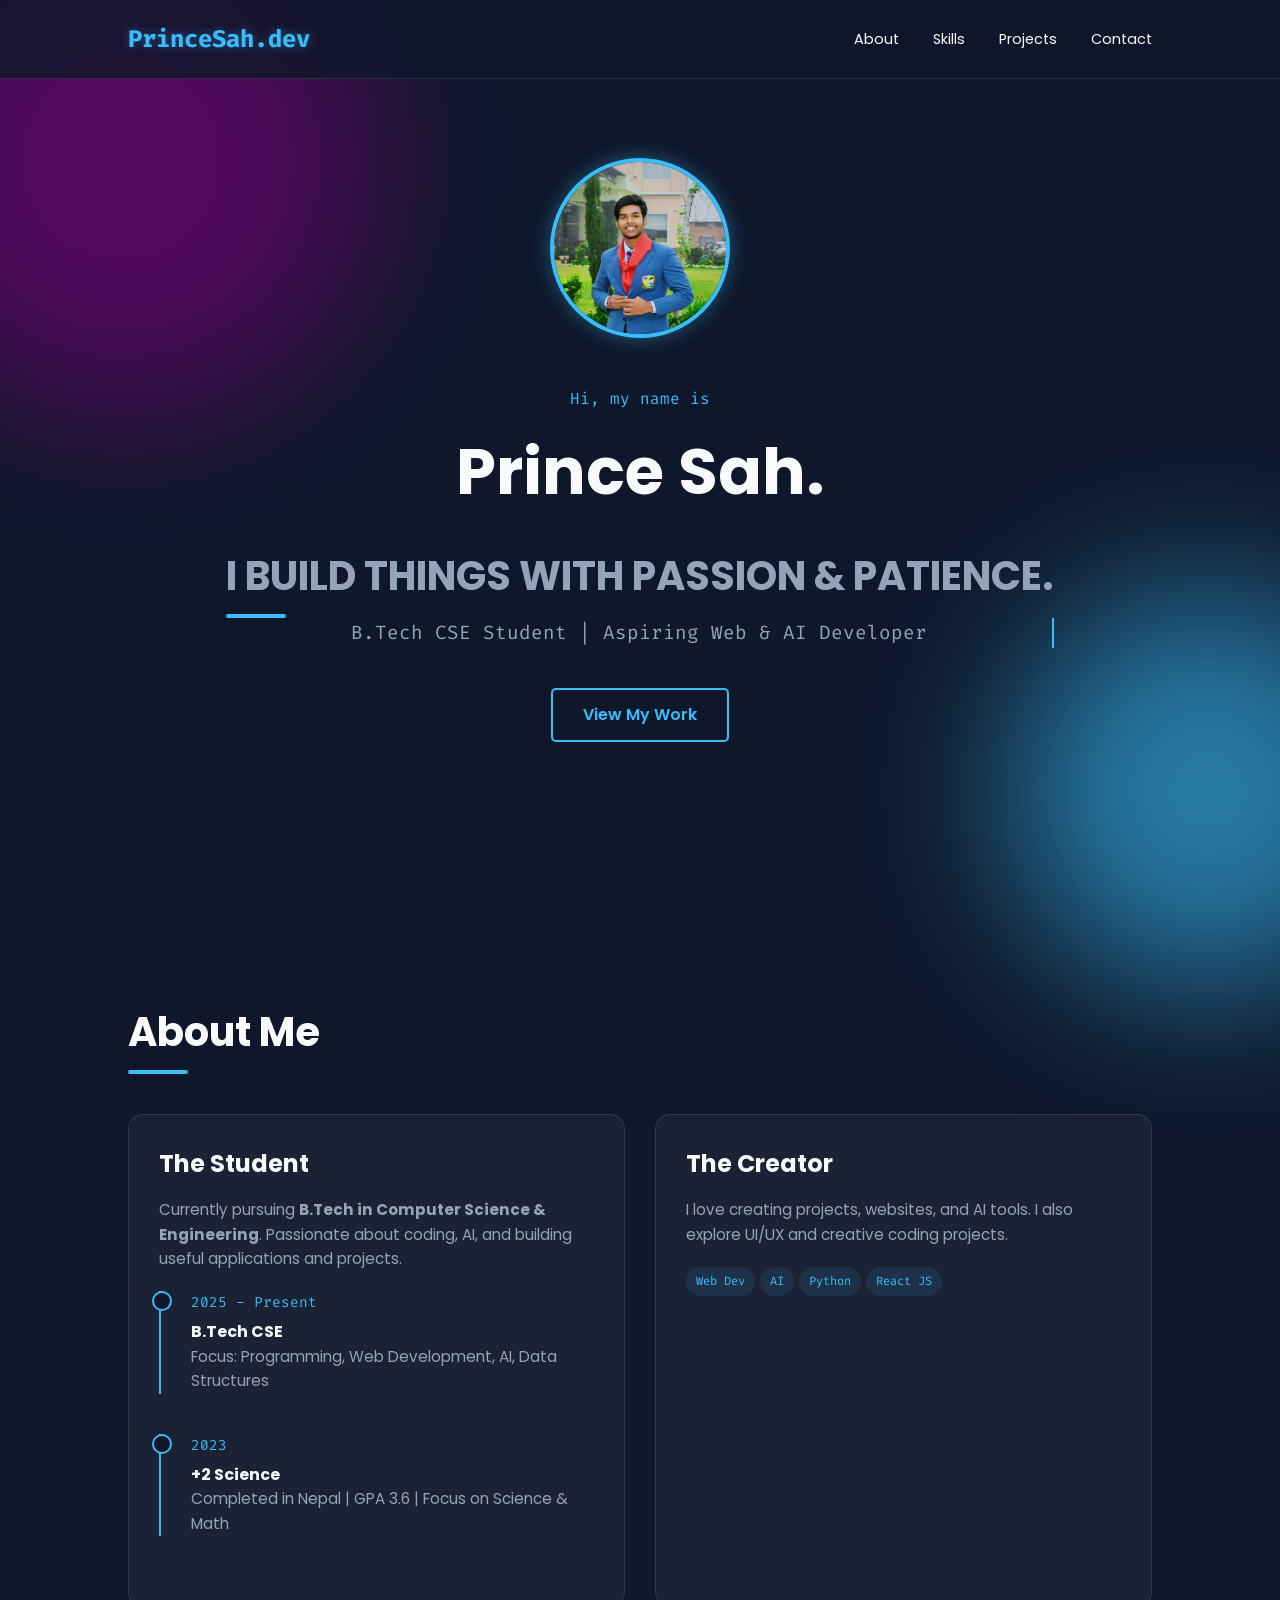
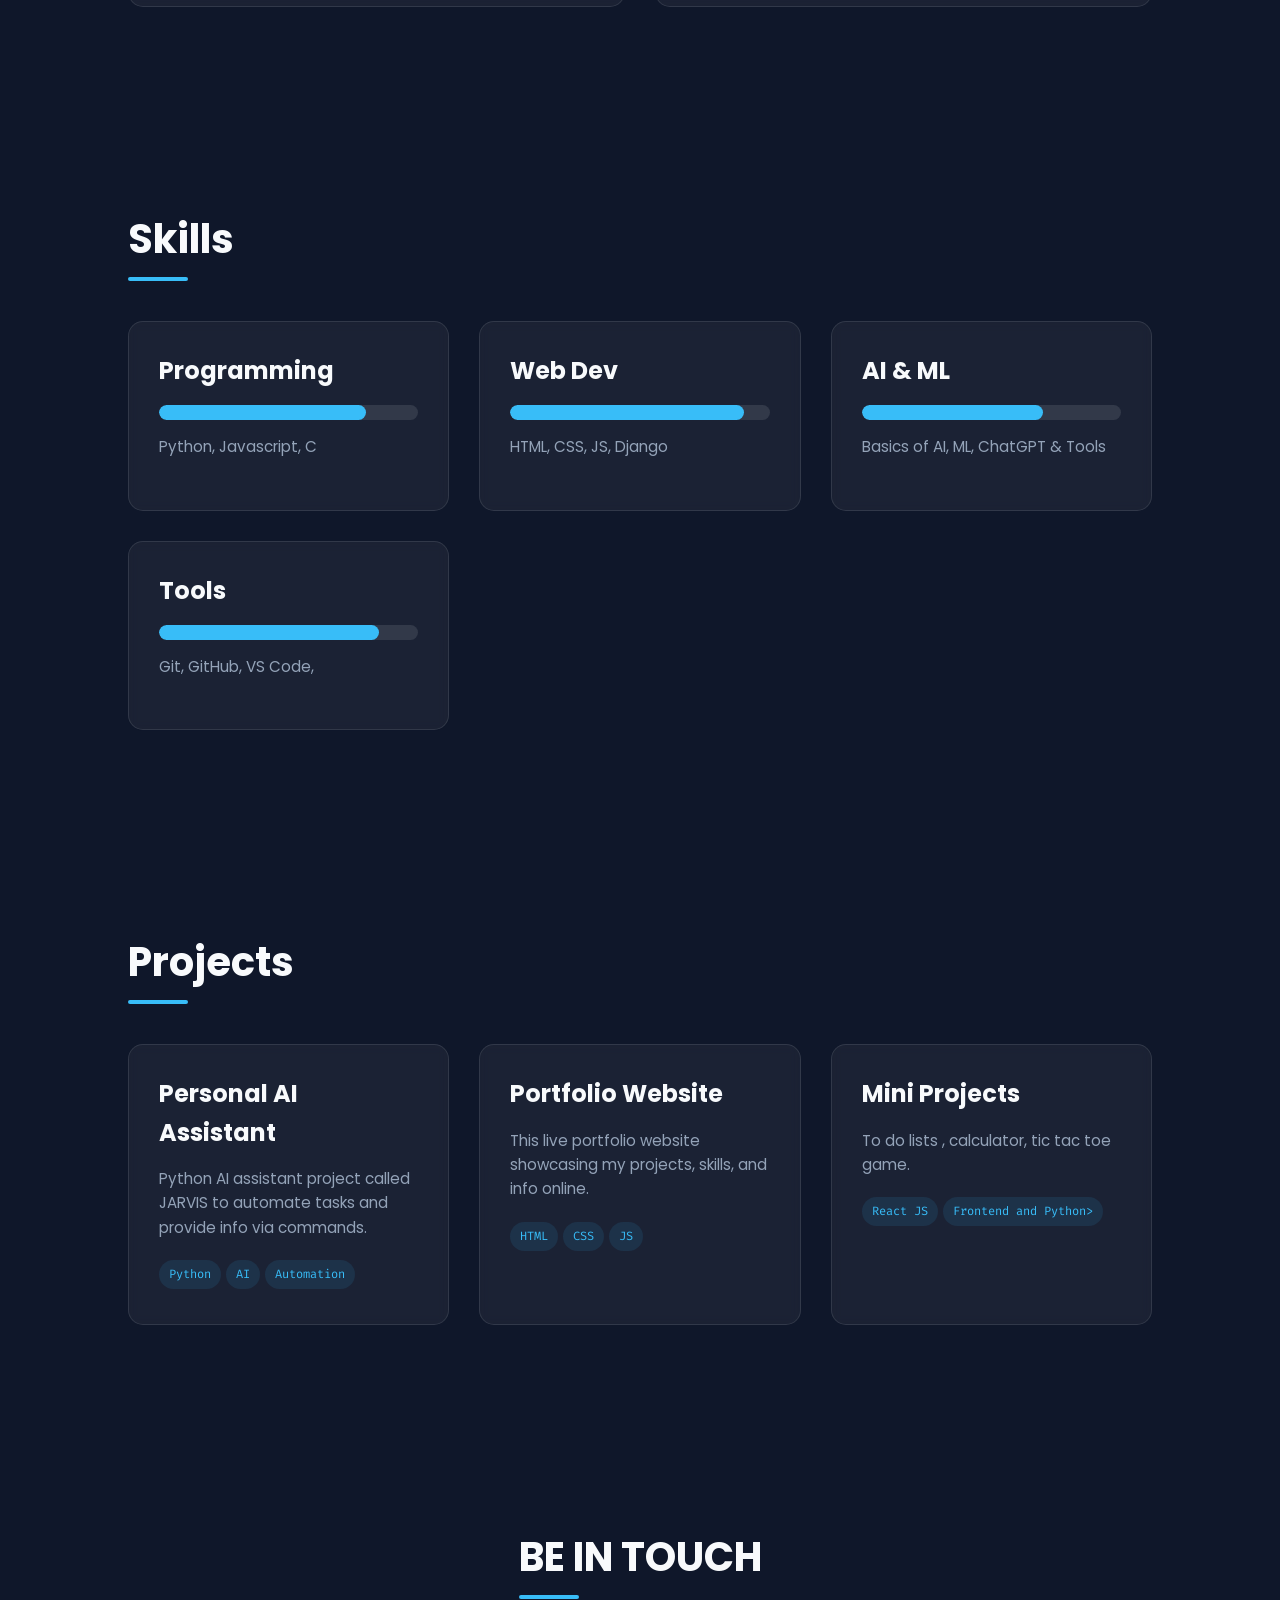
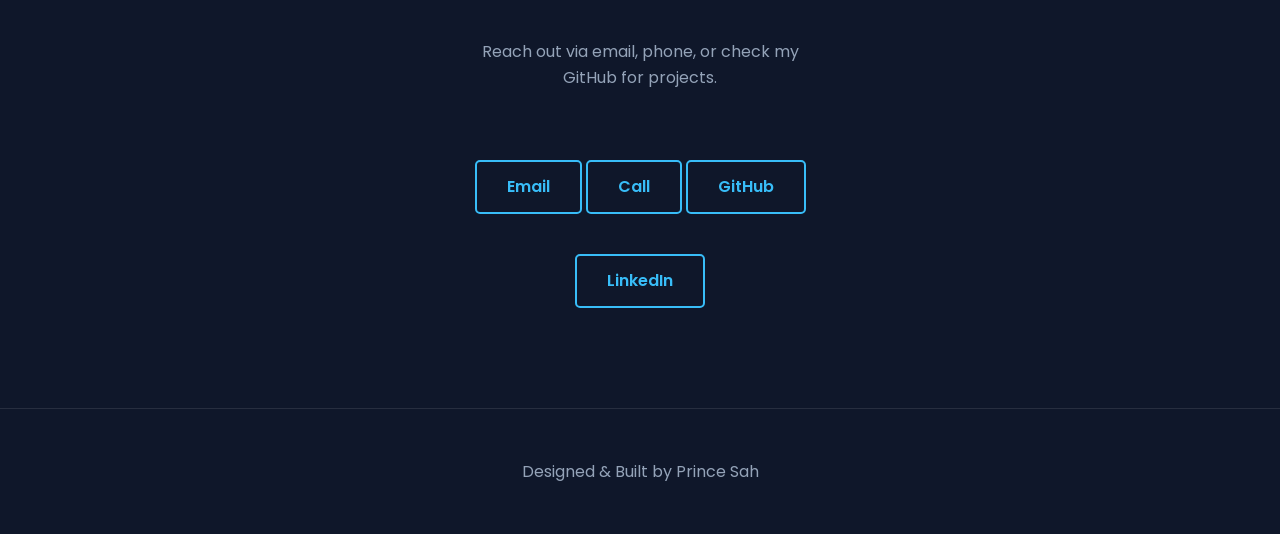
==== commit 0aaaf37f: "commited" ====
--- a/index.html
+++ b/index.html
@@ -206,6 +206,7 @@
 <a href="mailto:sahprince4554@email.com" class="btn">Email</a>
 <a href="tel:+91 9234406164" class="btn">Call</a>
 <a href="https://github.com/prince-sah-codes" target="_blank" class="btn">GitHub</a>
+<a href="https://www.linkedin.com/in/prince-sah-592b86386" target="_blank" class="btn">LinkedIn</a>
 </section>
 
 <!-- FOOTER -->
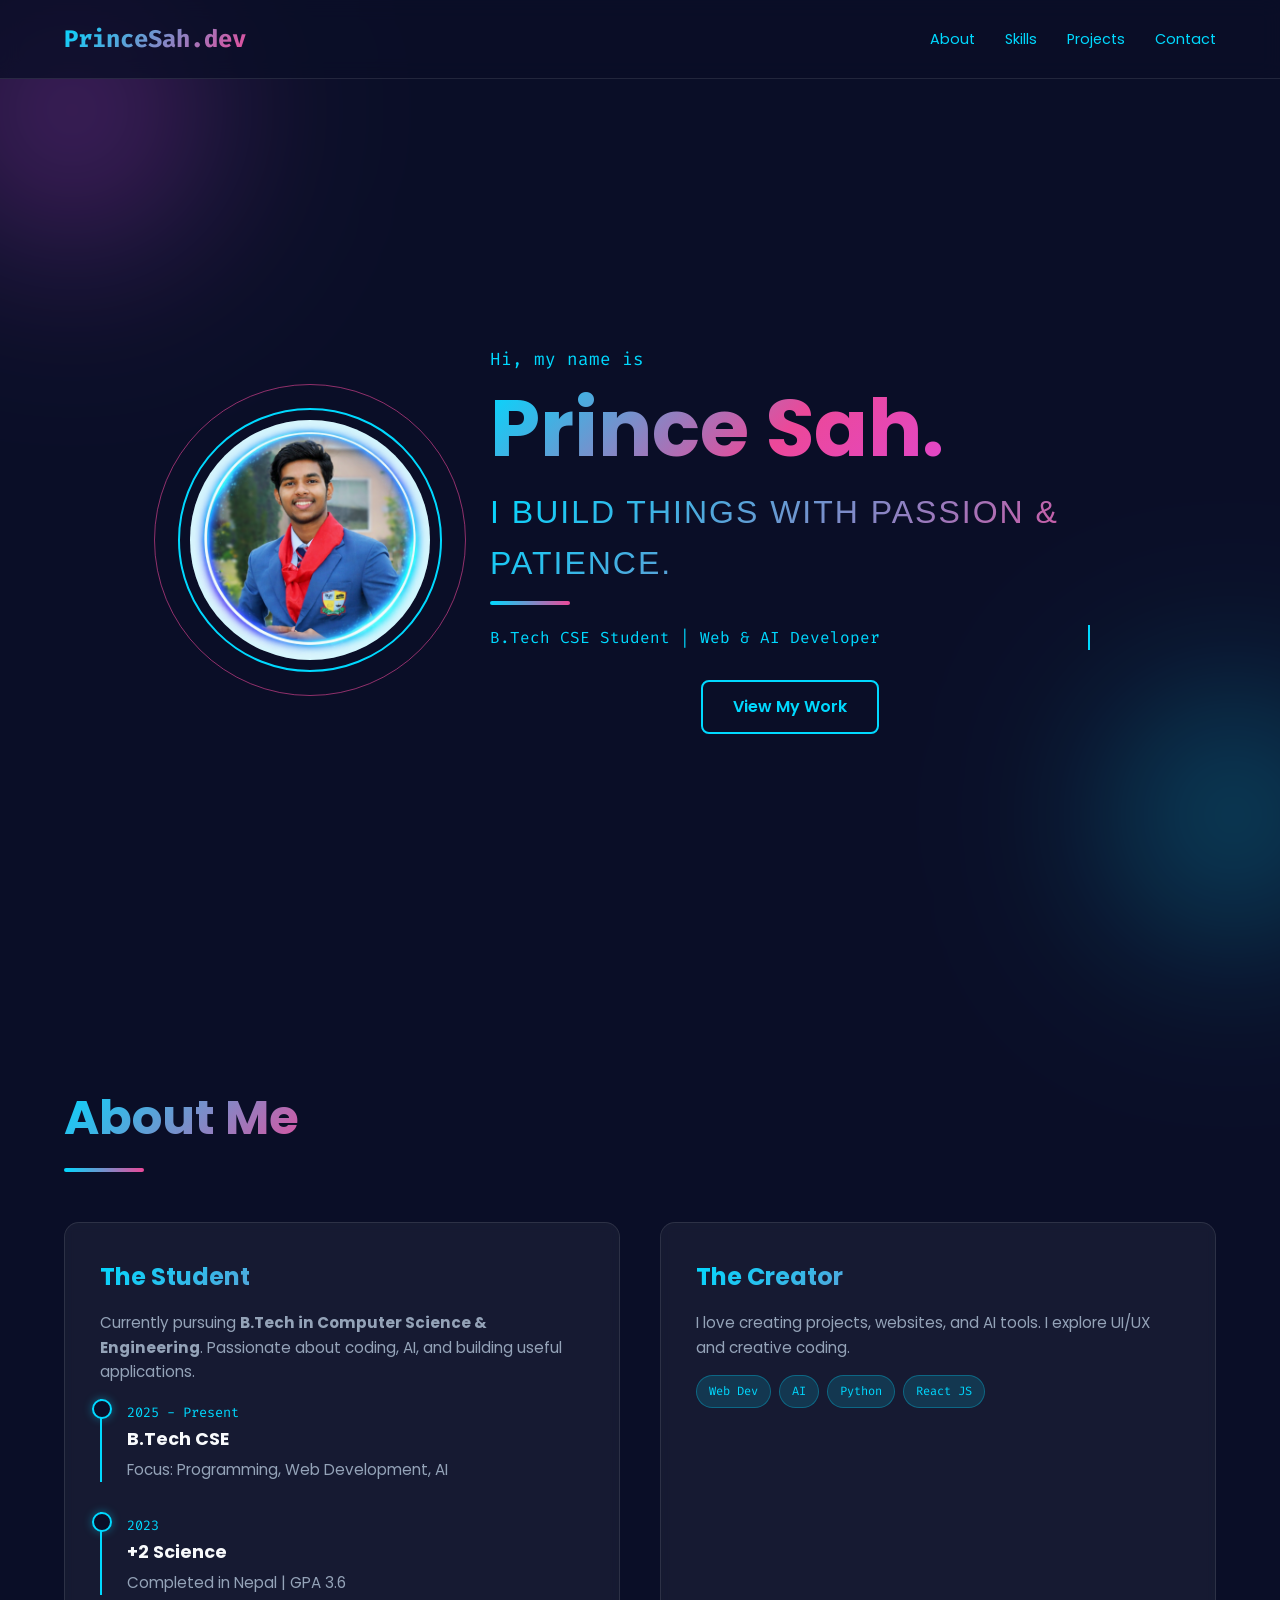
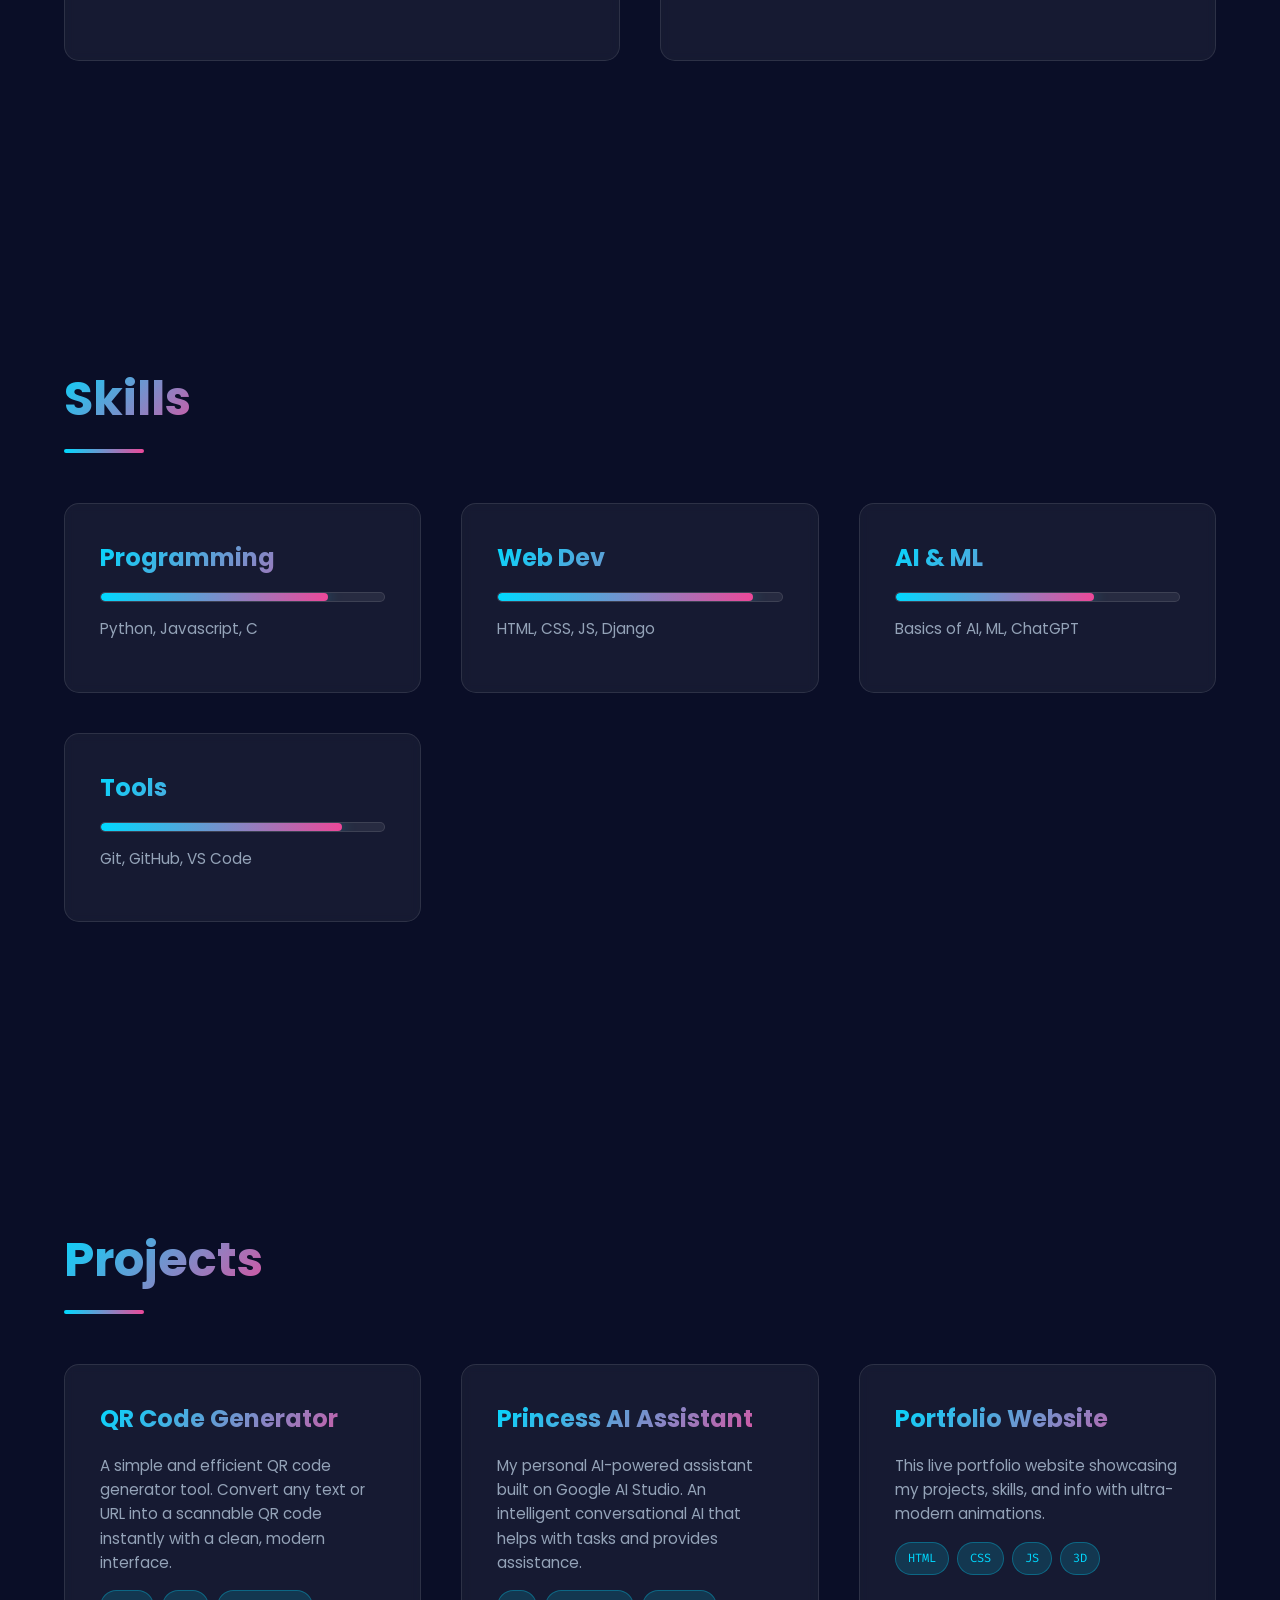
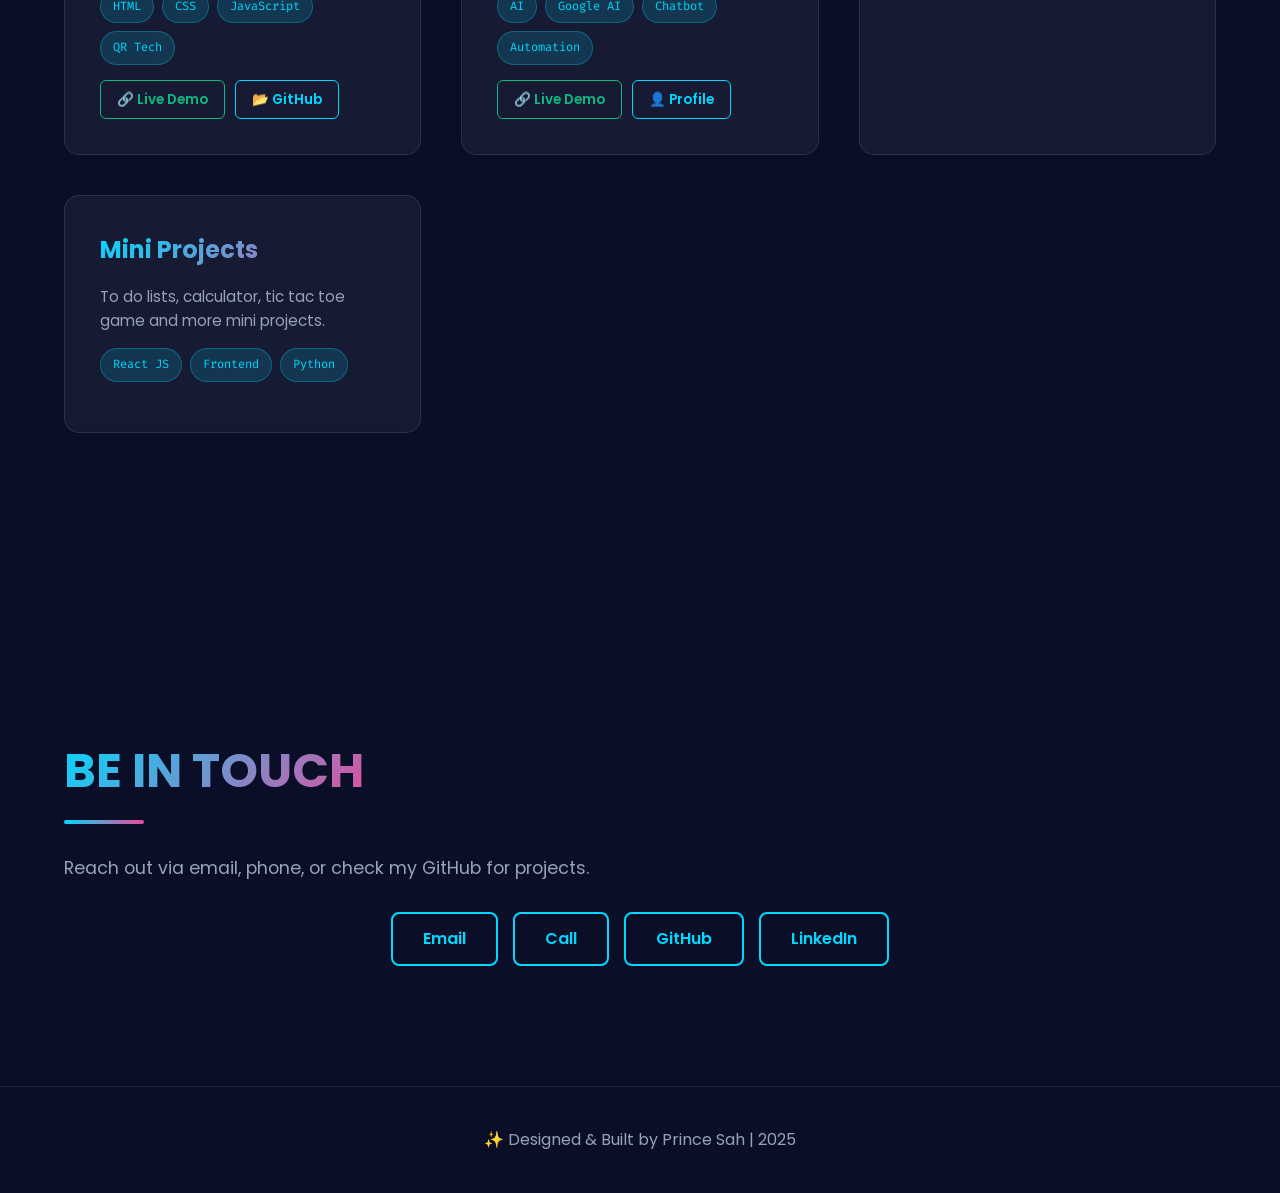
==== commit 2a351334: "committ" ====
--- a/index.html
+++ b/index.html
@@ -7,97 +7,621 @@
 <link href="https://fonts.googleapis.com/css2?family=Poppins:wght@300;400;600;700&family=Fira+Code:wght@400;500&display=swap" rel="stylesheet">
 <style>
 :root{
-  --bg:#0f172a;
-  --accent:#38bdf8;
-  --accent-glow: rgba(56,189,248,0.4);
+  --bg:#0a0e27;
+  --accent:#00d9ff;
+  --accent-glow: rgba(0,217,255,0.4);
   --card-bg: rgba(255,255,255,0.05);
   --text:#f8fafc;
   --text-secondary:#94a3b8;
   --glass-border: rgba(255,255,255,0.1);
-}
-
-/* Reset */
-*{margin:0;padding:0;box-sizing:border-box;scroll-behavior:smooth;}
-body{font-family:'Poppins',sans-serif;background:var(--bg);color:var(--text);overflow-x:hidden;line-height:1.6;}
-a{text-decoration:none;color:var(--accent);transition:0.3s;}
-a:hover{color:#fff;}
-
-/* Background Orbs */
-.bg-orb{position:fixed;border-radius:50%;filter:blur(80px);z-index:-1;opacity:0.6;animation:float 12s infinite ease-in-out;}
-.orb-1{top:-10%;left:-10%;width:500px;height:500px;background:purple;animation-delay:0s;}
-.orb-2{bottom:-10%;right:-10%;width:400px;height:400px;background:var(--accent);animation-delay:6s;}
-@keyframes float{0%,100%{transform:translate(0,0);}50%{transform:translate(30px,50px);}}
+  --purple: #d946ef;
+  --pink: #ec4899;
+}
+
+* {
+  margin: 0;
+  padding: 0;
+  box-sizing: border-box;
+}
+
+html, body {
+  width: 100%;
+  height: auto;
+  scroll-behavior: smooth;
+}
+
+body {
+  font-family: 'Poppins', sans-serif;
+  background: var(--bg);
+  color: var(--text);
+  line-height: 1.6;
+  overflow-x: hidden;
+}
+
+a {
+  color: var(--accent);
+  text-decoration: none;
+  transition: 0.3s;
+}
+
+a:hover {
+  color: #fff;
+}
+
+/* BACKGROUND ORBS */
+.bg-orb {
+  position: fixed;
+  border-radius: 50%;
+  filter: blur(80px);
+  z-index: 0;
+  opacity: 0.4;
+  mix-blend-mode: screen;
+}
+
+.orb-1 {
+  top: -10%;
+  left: -10%;
+  width: 400px;
+  height: 400px;
+  background: radial-gradient(circle, var(--purple) 0%, transparent 70%);
+  animation: float 15s ease-in-out infinite;
+}
+
+.orb-2 {
+  bottom: -10%;
+  right: -10%;
+  width: 350px;
+  height: 350px;
+  background: radial-gradient(circle, var(--accent) 0%, transparent 70%);
+  animation: float 18s ease-in-out infinite 2s;
+}
+
+@keyframes float {
+  0%, 100% { transform: translate(0, 0); }
+  50% { transform: translate(30px, 50px); }
+}
 
 /* NAVIGATION */
-nav{display:flex;justify-content:space-between;align-items:center;padding:20px 10%;background: rgba(15,23,42,0.8);backdrop-filter: blur(10px);position:fixed;width:100%;z-index:1000;border-bottom:1px solid var(--glass-border);}
-.logo{font-family:'Fira Code',monospace;font-size:1.5rem;font-weight:bold;color:var(--accent);text-shadow:0 0 10px var(--accent-glow);}
-.nav-links a{margin-left:30px;font-size:0.9rem;color:var(--text);}
-.nav-links a:hover{color:var(--accent);}
-
-/* HERO */
-.hero{height:100vh;display:flex;flex-direction:column;justify-content:center;align-items:center;text-align:center;padding:0 10%;position:relative;overflow:hidden;perspective:1000px;}
-.hero-content{transition:transform 0.1s ease; will-change:transform; display:flex;align-items:center;gap:40px;flex-wrap:wrap; justify-content:center;}
-
-/* Hero Photo */
-.hero-photo img {
-    width: 180px;
-    height: 180px;
-    object-fit: cover;
-    border-radius: 50%;
-    border: 4px solid var(--accent);
-    box-shadow: 0 0 20px var(--accent-glow);
-    transition: transform 0.3s, box-shadow 0.3s;
-}
-.hero-photo img:hover {
-    transform: scale(1.05) rotateY(5deg);
-    box-shadow: 0 0 40px var(--accent-glow);
-}
-
-.hero p{color:var(--accent);font-family:'Fira Code';margin-bottom:10px;}
-.hero h1{font-size:4rem;margin-bottom:20px;opacity:0;transform:translateY(20px);transition:1s;}
-.hero h2{color:var(--text-secondary);font-size:2.5rem;margin-bottom:10px;opacity:0;transform:translateY(20px);transition:1s;}
-.typewriter{font-family:'Fira Code',monospace;color:var(--text-secondary);font-size:1.2rem;overflow:hidden;border-right:2px solid var(--accent);white-space:nowrap;width:0;animation:typing 3.5s steps(40,end) forwards, blink .75s step-end infinite;}
-@keyframes typing{from{width:0;}to{width:100%;}}
-@keyframes blink{from,to{border-color:transparent;}50%{border-color:var(--accent);}}
-.btn{display:inline-block;margin-top:40px;padding:12px 30px;border:2px solid var(--accent);color:var(--accent);border-radius:5px;font-weight:600;transition:all 0.3s;}
-.btn:hover{background:var(--accent);color:var(--bg);box-shadow:0 0 20px var(--accent-glow);transform:scale(1.05);}
-.btn.bounce{animation:bounce 2s infinite;}
-@keyframes bounce{0%,100%{transform:translateY(0);}50%{transform:translateY(-10px);}}
+nav {
+  position: fixed;
+  top: 0;
+  width: 100%;
+  display: flex;
+  justify-content: space-between;
+  align-items: center;
+  padding: 20px 5%;
+  background: rgba(10, 14, 39, 0.8);
+  backdrop-filter: blur(10px);
+  border-bottom: 1px solid var(--glass-border);
+  z-index: 100;
+}
+
+.logo {
+  font-family: 'Fira Code', monospace;
+  font-size: clamp(1rem, 4vw, 1.5rem);
+  font-weight: bold;
+  background: linear-gradient(135deg, var(--accent), var(--pink));
+  -webkit-background-clip: text;
+  -webkit-text-fill-color: transparent;
+  background-clip: text;
+}
+
+.nav-links {
+  display: flex;
+  gap: 30px;
+}
+
+.nav-links a {
+  font-size: 0.9rem;
+  position: relative;
+}
+
+.nav-links a::after {
+  content: '';
+  position: absolute;
+  bottom: -5px;
+  left: 0;
+  width: 0;
+  height: 2px;
+  background: linear-gradient(90deg, var(--accent), var(--pink));
+  transition: width 0.3s;
+}
+
+.nav-links a:hover::after {
+  width: 100%;
+}
+
+@media(max-width: 768px) {
+  .nav-links { display: none; }
+}
+
+/* HERO SECTION */
+.hero {
+  min-height: 100vh;
+  display: flex;
+  align-items: center;
+  justify-content: center;
+  padding: 120px 5% 60px;
+  margin-top: 60px;
+  position: relative;
+  z-index: 10;
+}
+
+.hero-content {
+  display: flex;
+  align-items: center;
+  gap: clamp(20px, 8vw, 60px);
+  flex-wrap: wrap;
+  justify-content: center;
+  max-width: 1200px;
+}
+
+/* HERO PHOTO */
+.hero-photo {
+  position: relative;
+  width: clamp(130px, 40vw, 240px);
+  height: clamp(130px, 40vw, 240px);
+  flex-shrink: 0;
+}
+
+.photo-wrapper {
+  position: relative;
+  width: 100%;
+  height: 100%;
+  border-radius: 50%;
+  overflow: hidden;
+}
+
+.photo-wrapper img {
+  width: 100%;
+  height: 100%;
+  object-fit: cover;
+  animation: float-photo 6s ease-in-out infinite;
+}
+
+@keyframes float-photo {
+  0%, 100% { transform: scale(1); }
+  50% { transform: scale(1.02); }
+}
+
+.photo-ring {
+  position: absolute;
+  top: 50%;
+  left: 50%;
+  width: 110%;
+  height: 110%;
+  border: 2px solid var(--accent);
+  border-radius: 50%;
+  transform: translate(-50%, -50%);
+  animation: spin 8s linear infinite;
+}
+
+.photo-ring-2 {
+  position: absolute;
+  top: 50%;
+  left: 50%;
+  width: 130%;
+  height: 130%;
+  border: 1px solid var(--pink);
+  border-radius: 50%;
+  transform: translate(-50%, -50%);
+  animation: spin-reverse 12s linear infinite;
+  opacity: 0.6;
+}
+
+.photo-glow {
+  position: absolute;
+  top: 0;
+  left: 0;
+  width: 100%;
+  height: 100%;
+  border-radius: 50%;
+  box-shadow: inset 0 0 30px rgba(0,217,255,0.3), 0 0 50px var(--accent-glow);
+  animation: pulse-glow 3s ease-in-out infinite;
+}
+
+@keyframes spin {
+  from { transform: translate(-50%, -50%) rotate(0deg); }
+  to { transform: translate(-50%, -50%) rotate(360deg); }
+}
+
+@keyframes spin-reverse {
+  from { transform: translate(-50%, -50%) rotate(360deg); }
+  to { transform: translate(-50%, -50%) rotate(0deg); }
+}
+
+@keyframes pulse-glow {
+  0%, 100% { box-shadow: inset 0 0 30px rgba(0,217,255,0.3), 0 0 50px var(--accent-glow); }
+  50% { box-shadow: inset 0 0 30px rgba(0,217,255,0.5), 0 0 80px var(--accent-glow); }
+}
+
+/* HERO TEXT */
+.hero-text {
+  flex: 1;
+  min-width: 250px;
+  max-width: 600px;
+}
+
+.hero p {
+  color: var(--accent);
+  font-family: 'Fira Code';
+  font-size: clamp(0.9rem, 2vw, 1.1rem);
+  margin-bottom: 10px;
+  animation: slide-left 0.8s ease-out;
+}
+
+.hero h1 {
+  font-size: clamp(2rem, 8vw, 5rem);
+  margin-bottom: 15px;
+  background: linear-gradient(135deg, var(--accent), var(--pink), var(--purple));
+  -webkit-background-clip: text;
+  -webkit-text-fill-color: transparent;
+  background-clip: text;
+  animation: slide-down 0.8s ease-out 0.1s both;
+  line-height: 1.1;
+}
+
+.hero h2 {
+  color: var(--text-secondary);
+  font-size: clamp(1rem, 4vw, 2rem);
+  margin-bottom: 20px;
+  animation: slide-down 0.8s ease-out 0.2s both;
+  text-transform: uppercase;
+  letter-spacing: 2px;
+  font-weight: 500;
+}
+
+.typewriter {
+  font-family: 'Fira Code', monospace;
+  color: var(--accent);
+  font-size: clamp(0.85rem, 2vw, 1rem);
+  margin-bottom: 30px;
+  border-right: 2px solid var(--accent);
+  white-space: nowrap;
+  overflow: hidden;
+  animation: typing 3.5s steps(50) forwards, blink 0.75s step-end infinite;
+}
+
+@keyframes typing {
+  from { width: 0; }
+  to { width: 100%; }
+}
+
+@keyframes blink {
+  0%, 50%, 100% { border-color: var(--accent); }
+}
+
+@keyframes slide-left {
+  from { opacity: 0; transform: translateX(-30px); }
+  to { opacity: 1; transform: translateX(0); }
+}
+
+@keyframes slide-down {
+  from { opacity: 0; transform: translateY(-20px); }
+  to { opacity: 1; transform: translateY(0); }
+}
+
+.btn-group {
+  display: flex;
+  gap: 15px;
+  flex-wrap: wrap;
+  justify-content: center;
+}
+
+.btn {
+  padding: 12px 30px;
+  border: 2px solid var(--accent);
+  color: var(--accent);
+  border-radius: 8px;
+  font-weight: 600;
+  font-size: clamp(0.85rem, 2vw, 1rem);
+  background: transparent;
+  cursor: pointer;
+  transition: all 0.3s;
+  position: relative;
+  overflow: hidden;
+  z-index: 10;
+}
+
+.btn::before {
+  content: '';
+  position: absolute;
+  top: 0;
+  left: -100%;
+  width: 100%;
+  height: 100%;
+  background: var(--accent);
+  z-index: -1;
+  transition: left 0.3s;
+}
+
+.btn:hover {
+  color: var(--bg);
+  transform: translateY(-2px);
+  box-shadow: 0 15px 40px var(--accent-glow);
+}
+
+.btn:hover::before {
+  left: 0;
+}
+
+.btn.pulse {
+  animation: pulse-btn 2s ease-in-out infinite;
+}
+
+@keyframes pulse-btn {
+  0%, 100% { transform: scale(1); }
+  50% { transform: scale(1.05); }
+}
 
 /* SECTIONS */
-section{padding:100px 10%;opacity:0;transform:translateY(50px);transition:1s;}
-section h2{font-size:2.5rem;margin-bottom:50px;position:relative;display:inline-block;}
-section h2::after{content:'';position:absolute;left:0;bottom:-10px;width:60px;height:4px;background:var(--accent);border-radius:2px;}
-
-/* CARDS */
-.grid{display:grid;grid-template-columns:repeat(auto-fit,minmax(300px,1fr));gap:30px;}
-.card{background:var(--card-bg);border:1px solid var(--glass-border);padding:30px;border-radius:15px;backdrop-filter:blur(5px);transition:transform 0.3s,border-color 0.3s;}
-.card:hover{transform:translateY(-10px) rotateX(5deg) rotateY(5deg);border-color:var(--accent);box-shadow:0 10px 25px rgba(0,0,0,0.3);}
-.card h3{margin-bottom:15px;font-size:1.5rem;}
-.card p{color:var(--text-secondary);font-size:0.95rem;margin-bottom:20px;}
-.tags span{display:inline-block;font-family:'Fira Code',monospace;font-size:0.75rem;background:rgba(56,189,248,0.1);color:var(--accent);padding:5px 10px;border-radius:20px;margin-right:5px;margin-bottom:5px;}
-
-/* SKILLS ANIMATION */
-.skill-bar{background:rgba(255,255,255,0.1);border-radius:20px;height:15px;margin-bottom:15px;overflow:hidden;}
-.skill-fill{height:100%;width:0%;background:var(--accent);border-radius:20px;transition:width 1.5s ease-in-out;}
+section {
+  position: relative;
+  z-index: 10;
+  padding: clamp(60px, 10vw, 120px) 5%;
+  opacity: 0;
+  transform: translateY(50px);
+  transition: all 1s ease-out;
+}
+
+section.visible {
+  opacity: 1;
+  transform: translateY(0);
+}
+
+section h2 {
+  font-size: clamp(1.8rem, 6vw, 3rem);
+  margin-bottom: 50px;
+  background: linear-gradient(135deg, var(--accent), var(--pink));
+  -webkit-background-clip: text;
+  -webkit-text-fill-color: transparent;
+  background-clip: text;
+  position: relative;
+  display: inline-block;
+  padding-bottom: 15px;
+}
+
+section h2::after {
+  content: '';
+  position: absolute;
+  bottom: 0;
+  left: 0;
+  width: clamp(40px, 10vw, 80px);
+  height: 4px;
+  background: linear-gradient(90deg, var(--accent), var(--pink));
+  border-radius: 2px;
+}
+
+/* GRID */
+.grid {
+  display: grid;
+  grid-template-columns: repeat(auto-fit, minmax(clamp(280px, 100%, 350px), 1fr));
+  gap: clamp(20px, 4vw, 40px);
+  margin-bottom: 60px;
+}
+
+.card {
+  background: var(--card-bg);
+  border: 1px solid var(--glass-border);
+  padding: clamp(20px, 4vw, 35px);
+  border-radius: 15px;
+  backdrop-filter: blur(5px);
+  transition: all 0.4s;
+  position: relative;
+  overflow: hidden;
+  z-index: 10;
+}
+
+.card::before {
+  content: '';
+  position: absolute;
+  top: 0;
+  left: 0;
+  width: 100%;
+  height: 100%;
+  background: linear-gradient(135deg, rgba(0,217,255,0.1), rgba(217,70,239,0.1));
+  opacity: 0;
+  transition: opacity 0.4s;
+  z-index: -1;
+}
+
+.card:hover {
+  transform: translateY(-10px);
+  border-color: var(--accent);
+  box-shadow: 0 20px 50px rgba(0,217,255,0.2);
+}
+
+.card:hover::before {
+  opacity: 1;
+}
+
+.card h3 {
+  font-size: clamp(1.1rem, 3vw, 1.5rem);
+  margin-bottom: 15px;
+  background: linear-gradient(135deg, var(--accent), var(--pink));
+  -webkit-background-clip: text;
+  -webkit-text-fill-color: transparent;
+  background-clip: text;
+}
+
+.card p {
+  color: var(--text-secondary);
+  font-size: clamp(0.85rem, 2vw, 0.95rem);
+  line-height: 1.6;
+  margin-bottom: 15px;
+}
+
+.tags {
+  display: flex;
+  flex-wrap: wrap;
+  gap: 8px;
+  margin-bottom: 15px;
+}
+
+.tags span {
+  font-family: 'Fira Code', monospace;
+  font-size: clamp(0.65rem, 1.5vw, 0.75rem);
+  background: rgba(0,217,255,0.15);
+  color: var(--accent);
+  padding: 6px 12px;
+  border-radius: 20px;
+  border: 1px solid rgba(0,217,255,0.3);
+  transition: all 0.3s;
+}
+
+.tags span:hover {
+  background: rgba(0,217,255,0.3);
+  transform: translateY(-2px);
+}
+
+/* BUTTONS */
+.project-buttons {
+  display: flex;
+  gap: 10px;
+  flex-wrap: wrap;
+  margin-top: 15px;
+  z-index: 11;
+  position: relative;
+}
+
+.btn-small {
+  padding: 8px 16px;
+  border: 1.5px solid var(--accent);
+  color: var(--accent);
+  border-radius: 6px;
+  font-size: clamp(0.7rem, 1.5vw, 0.85rem);
+  font-weight: 600;
+  background: transparent;
+  cursor: pointer;
+  transition: all 0.3s;
+  position: relative;
+  overflow: hidden;
+  z-index: 11;
+  text-decoration: none;
+  display: inline-block;
+}
+
+.btn-small::before {
+  content: '';
+  position: absolute;
+  top: 0;
+  left: -100%;
+  width: 100%;
+  height: 100%;
+  background: var(--accent);
+  z-index: -1;
+  transition: left 0.3s;
+}
+
+.btn-small:hover {
+  color: var(--bg);
+  transform: translateY(-2px);
+  box-shadow: 0 8px 20px rgba(0,217,255,0.3);
+}
+
+.btn-small:hover::before {
+  left: 0;
+}
+
+.btn-demo {
+  border-color: #10b981;
+  color: #10b981;
+}
+
+.btn-demo::before {
+  background: #10b981;
+}
+
+/* SKILL BAR */
+.skill-bar {
+  background: rgba(255,255,255,0.08);
+  border-radius: 20px;
+  height: 10px;
+  margin: 15px 0;
+  overflow: hidden;
+  border: 1px solid var(--glass-border);
+}
+
+.skill-fill {
+  height: 100%;
+  width: 0%;
+  background: linear-gradient(90deg, var(--accent), var(--pink));
+  border-radius: 20px;
+  transition: width 1.5s cubic-bezier(0.34, 1.56, 0.64, 1);
+  box-shadow: 0 0 15px var(--accent-glow);
+}
 
 /* TIMELINE */
-.timeline-item{border-left:2px solid var(--accent);padding-left:30px;margin-bottom:40px;position:relative;}
-.timeline-item::before{content:'';position:absolute;left:-9px;top:0;width:16px;height:16px;background:var(--bg);border:2px solid var(--accent);border-radius:50%;}
-.timeline-date{font-family:'Fira Code',monospace;color:var(--accent);font-size:0.9rem;margin-bottom:5px;display:block;}
+.timeline-item {
+  border-left: 2px solid var(--accent);
+  padding-left: 25px;
+  margin-bottom: 30px;
+  position: relative;
+}
+
+.timeline-item::before {
+  content: '';
+  position: absolute;
+  left: -10px;
+  top: 0;
+  width: 16px;
+  height: 16px;
+  background: var(--bg);
+  border: 2px solid var(--accent);
+  border-radius: 50%;
+  box-shadow: 0 0 10px var(--accent-glow);
+}
+
+.timeline-date {
+  color: var(--accent);
+  font-family: 'Fira Code';
+  font-size: 0.85rem;
+  margin-bottom: 5px;
+}
+
+.timeline-item h4 {
+  font-size: clamp(0.95rem, 2vw, 1.1rem);
+  margin-bottom: 5px;
+}
 
 /* FOOTER */
-.footer{text-align:center;padding:50px;border-top:1px solid var(--glass-border);color:var(--text-secondary);}
-
-/* MOBILE */
-@media(max-width:768px){.hero h1{font-size:2.5rem;}.nav-links{display:none;}.hero-content{flex-direction:column;}}
+.footer {
+  text-align: center;
+  padding: 40px 5%;
+  border-top: 1px solid var(--glass-border);
+  color: var(--text-secondary);
+  position: relative;
+  z-index: 10;
+}
+
+/* RESPONSIVE */
+@media(max-width: 768px) {
+  .hero {
+    padding: 100px 5% 50px;
+  }
+  
+  .hero-content {
+    flex-direction: column;
+  }
+  
+  .project-buttons {
+    flex-direction: column;
+  }
+  
+  .btn-small {
+    width: 100%;
+    text-align: center;
+  }
+}
 </style>
 </head>
 <body>
 
+<!-- BACKGROUND -->
 <div class="bg-orb orb-1"></div>
 <div class="bg-orb orb-2"></div>
 
+<!-- NAVIGATION -->
 <nav>
   <div class="logo">PrinceSah.dev</div>
   <div class="nav-links">
@@ -111,132 +635,213 @@
 <!-- HERO -->
 <section class="hero">
   <div class="hero-content">
-    <!-- Photo -->
+    <!-- PHOTO -->
     <div class="hero-photo">
-      <img src="pp.jfif" alt="Prince Sah" />
-    </div>
-    <!-- Text -->
-    <div>
+      <div class="photo-ring"></div>
+      <div class="photo-ring-2"></div>
+      <div class="photo-wrapper">
+        <img src="new.png" alt="Prince Sah" />
+        <div class="photo-glow"></div>
+      </div>
+    </div>
+    
+    <!-- TEXT -->
+    <div class="hero-text">
       <p>Hi, my name is</p>
-      <h1 id="hero-title">Prince Sah.</h1>
-      <h2 id="hero-subtitle">I BUILD THINGS WITH PASSION & PATIENCE.</h2>
-      <div class="typewriter">B.Tech CSE Student | Aspiring Web & AI Developer</div>
-      <a href="#projects" class="btn bounce">View My Work</a>
+      <h1>Prince Sah.</h1>
+      <h2>I BUILD THINGS WITH PASSION & PATIENCE.</h2>
+      <div class="typewriter">B.Tech CSE Student | Web & AI Developer</div>
+      <div class="btn-group">
+        <a href="#projects" class="btn pulse">View My Work</a>
+      </div>
     </div>
   </div>
 </section>
 
 <!-- ABOUT -->
 <section id="about">
-<h2>About Me</h2>
-<div class="grid">
-<div class="card">
-<h3>The Student</h3>
-<p>Currently pursuing <strong>B.Tech in Computer Science & Engineering</strong>. Passionate about coding, AI, and building useful applications and projects.</p>
-<div class="timeline-item">
-<span class="timeline-date">2025 - Present</span>
-<h4>B.Tech CSE</h4>
-<p>Focus: Programming, Web Development, AI, Data Structures</p>
-</div>
-<div class="timeline-item">
-<span class="timeline-date">2023</span>
-<h4>+2 Science</h4>
-<p>Completed in Nepal | GPA 3.6 | Focus on Science & Math</p>
-</div>
-</div>
-<div class="card">
-<h3>The Creator</h3>
-<p>I love creating projects, websites, and AI tools. I also explore UI/UX and creative coding projects.</p>
-<div class="tags">
-<span>Web Dev</span><span>AI</span><span>Python</span><span>React JS</span>
-</div>
-</div>
-</div>
+  <h2>About Me</h2>
+  <div class="grid">
+    <div class="card">
+      <h3>The Student</h3>
+      <p>Currently pursuing <strong>B.Tech in Computer Science & Engineering</strong>. Passionate about coding, AI, and building useful applications.</p>
+      <div class="timeline-item">
+        <span class="timeline-date">2025 - Present</span>
+        <h4>B.Tech CSE</h4>
+        <p>Focus: Programming, Web Development, AI</p>
+      </div>
+      <div class="timeline-item">
+        <span class="timeline-date">2023</span>
+        <h4>+2 Science</h4>
+        <p>Completed in Nepal | GPA 3.6</p>
+      </div>
+    </div>
+    
+    <div class="card">
+      <h3>The Creator</h3>
+      <p>I love creating projects, websites, and AI tools. I explore UI/UX and creative coding.</p>
+      <div class="tags">
+        <span>Web Dev</span>
+        <span>AI</span>
+        <span>Python</span>
+        <span>React JS</span>
+      </div>
+    </div>
+  </div>
 </section>
 
 <!-- SKILLS -->
 <section id="skills">
-<h2>Skills</h2>
-<div class="grid">
-<div class="card"><h3>Programming</h3>
-<div class="skill-bar"><div class="skill-fill" style="width:80%"></div></div>
-<p>Python, Javascript, C</p>
-</div>
-<div class="card"><h3>Web Dev</h3>
-<div class="skill-bar"><div class="skill-fill" style="width:90%"></div></div>
-<p>HTML, CSS, JS, Django</p>
-</div>
-<div class="card"><h3>AI & ML</h3>
-<div class="skill-bar"><div class="skill-fill" style="width:70%"></div></div>
-<p>Basics of AI, ML, ChatGPT & Tools</p>
-</div>
-<div class="card"><h3>Tools</h3>
-<div class="skill-bar"><div class="skill-fill" style="width:85%"></div></div>
-<p>Git, GitHub, VS Code, </p>
-</div>
-</div>
+  <h2>Skills</h2>
+  <div class="grid">
+    <div class="card">
+      <h3>Programming</h3>
+      <div class="skill-bar"><div class="skill-fill" style="width:80%"></div></div>
+      <p>Python, Javascript, C</p>
+    </div>
+    
+    <div class="card">
+      <h3>Web Dev</h3>
+      <div class="skill-bar"><div class="skill-fill" style="width:90%"></div></div>
+      <p>HTML, CSS, JS, Django</p>
+    </div>
+    
+    <div class="card">
+      <h3>AI & ML</h3>
+      <div class="skill-bar"><div class="skill-fill" style="width:70%"></div></div>
+      <p>Basics of AI, ML, ChatGPT</p>
+    </div>
+    
+    <div class="card">
+      <h3>Tools</h3>
+      <div class="skill-bar"><div class="skill-fill" style="width:85%"></div></div>
+      <p>Git, GitHub, VS Code</p>
+    </div>
+  </div>
 </section>
 
 <!-- PROJECTS -->
 <section id="projects">
-<h2>Projects</h2>
-<div class="grid">
-<div class="card">
-<h3>Personal AI Assistant</h3>
-<p>Python AI assistant project called JARVIS to automate tasks and provide info via commands.</p>
-<div class="tags"><span>Python</span><span>AI</span><span>Automation</span></div>
-</div>
-<div class="card">
-<h3>Portfolio Website</h3>
-<p>This live portfolio website showcasing my projects, skills, and info online.</p>
-<div class="tags"><span>HTML</span><span>CSS</span><span>JS</span></div>
-</div>
-<div class="card">
-<h3> Mini Projects</h3>
-<p>To do lists , calculator, tic tac toe game.</p>
-<div class="tags"><span>React JS</span><span>Frontend and Python></div>
-</div>
-</div>
+  <h2>Projects</h2>
+  <div class="grid">
+    <div class="card">
+      <h3>QR Code Generator</h3>
+      <p>A simple and efficient QR code generator tool. Convert any text or URL into a scannable QR code instantly with a clean, modern interface.</p>
+      <div class="tags">
+        <span>HTML</span>
+        <span>CSS</span>
+        <span>JavaScript</span>
+        <span>QR Tech</span>
+      </div>
+      <div class="project-buttons">
+        <a href="https://prince-sah-codes.github.io/QRCODE-GENERATOR/" target="_blank" class="btn-small btn-demo">🔗 Live Demo</a>
+        <a href="https://github.com/prince-sah-codes/QRCODE-GENERATOR" target="_blank" class="btn-small">📂 GitHub</a>
+      </div>
+    </div>
+    
+    <div class="card">
+      <h3>Princess AI Assistant</h3>
+      <p>My personal AI-powered assistant built on Google AI Studio. An intelligent conversational AI that helps with tasks and provides assistance.</p>
+      <div class="tags">
+        <span>AI</span>
+        <span>Google AI</span>
+        <span>Chatbot</span>
+        <span>Automation</span>
+      </div>
+      <div class="project-buttons">
+        <a href="https://aistudio.google.com/apps/3193a68f-8c2f-4c3d-be9f-30a20d4f5a66?fullscreenApplet=true&showPreview=true&showAssistant=true" target="_blank" class="btn-small btn-demo">🔗 Live Demo</a>
+        <a href="https://github.com/prince-sah-codes" target="_blank" class="btn-small">👤 Profile</a>
+      </div>
+    </div>
+    
+
+    
+    <div class="card">
+      <h3>Portfolio Website</h3>
+      <p>This live portfolio website showcasing my projects, skills, and info with ultra-modern animations.</p>
+      <div class="tags">
+        <span>HTML</span>
+        <span>CSS</span>
+        <span>JS</span>
+        <span>3D</span>
+      </div>
+    </div>
+    
+    <div class="card">
+      <h3>Mini Projects</h3>
+      <p>To do lists, calculator, tic tac toe game and more mini projects.</p>
+      <div class="tags">
+        <span>React JS</span>
+        <span>Frontend</span>
+        <span>Python</span>
+      </div>
+    </div>
+  </div>
 </section>
 
 <!-- CONTACT -->
-<section id="contact" style="text-align:center; max-width:600px; margin:0 auto;">
-<h2>BE IN TOUCH</h2>
-<p style="margin-bottom:30px; color:var(--text-secondary);">Reach out via email, phone, or check my GitHub for projects.</p>
-<a href="mailto:sahprince4554@email.com" class="btn">Email</a>
-<a href="tel:+91 9234406164" class="btn">Call</a>
-<a href="https://github.com/prince-sah-codes" target="_blank" class="btn">GitHub</a>
-<a href="https://www.linkedin.com/in/prince-sah-592b86386" target="_blank" class="btn">LinkedIn</a>
+<section id="contact">
+  <h2 style="margin-bottom: 30px;">BE IN TOUCH</h2>
+  <p style="color: var(--text-secondary); margin-bottom: 30px; font-size: clamp(0.95rem, 2vw, 1.1rem);">Reach out via email, phone, or check my GitHub for projects.</p>
+  <div class="btn-group">
+    <a href="mailto:sahprince4554@email.com" class="btn">Email</a>
+    <a href="tel:+919234406164" class="btn">Call</a>
+    <a href="https://github.com/prince-sah-codes" target="_blank" class="btn">GitHub</a>
+    <a href="https://www.linkedin.com/in/prince-sah-592b86386" target="_blank" class="btn">LinkedIn</a>
+  </div>
 </section>
 
 <!-- FOOTER -->
 <footer class="footer">
-<p>Designed & Built by Prince Sah</p>
+  <p>✨ Designed & Built by Prince Sah | 2025</p>
 </footer>
 
 <script>
-// Scroll Reveal
-const sections = document.querySelectorAll('section, .hero h1, .hero h2');
-const observer = new IntersectionObserver((entries, obs)=>{
-  entries.forEach(entry=>{
-    if(entry.isIntersecting){
-      entry.target.style.opacity='1';
-      entry.target.style.transform='translateY(0)';
-      obs.unobserve(entry.target);
+// SCROLL REVEAL
+const sections = document.querySelectorAll('section');
+const revealSection = (entries) => {
+  entries.forEach(entry => {
+    if (entry.isIntersecting) {
+      entry.target.classList.add('visible');
     }
   });
-},{threshold:0.1});
-sections.forEach(section=>observer.observe(section));
-
-// Hero Tilt
-const hero = document.querySelector('.hero-content');
-document.addEventListener('mousemove',e=>{
-  const x = (window.innerWidth/2 - e.clientX)/30;
-  const y = (window.innerHeight/2 - e.clientY)/30;
-  hero.style.transform = `rotateY(${x}deg) rotateX(${y}deg)`;
+};
+
+const observer = new IntersectionObserver(revealSection, {
+  threshold: 0.1,
+  rootMargin: '0px 0px -100px 0px'
 });
-document.addEventListener('mouseleave',()=>{hero.style.transform='rotateY(0) rotateX(0)';});
+
+sections.forEach(section => observer.observe(section));
+
+// SKILL BARS ANIMATION
+const skillBars = document.querySelectorAll('.skill-fill');
+const skillObserver = new IntersectionObserver((entries) => {
+  entries.forEach(entry => {
+    if (entry.isIntersecting) {
+      const width = entry.target.style.width;
+      entry.target.style.width = '0%';
+      setTimeout(() => {
+        entry.target.style.width = width;
+      }, 50);
+      skillObserver.unobserve(entry.target);
+    }
+  });
+}, { threshold: 0.5 });
+
+skillBars.forEach(bar => skillObserver.observe(bar));
+
+// SMOOTH SCROLL
+document.querySelectorAll('a[href^="#"]').forEach(anchor => {
+  anchor.addEventListener('click', (e) => {
+    e.preventDefault();
+    const target = document.querySelector(anchor.getAttribute('href'));
+    if (target) {
+      target.scrollIntoView({ behavior: 'smooth', block: 'start' });
+    }
+  });
+});
 </script>
 
 </body>
-</html>
+</html>
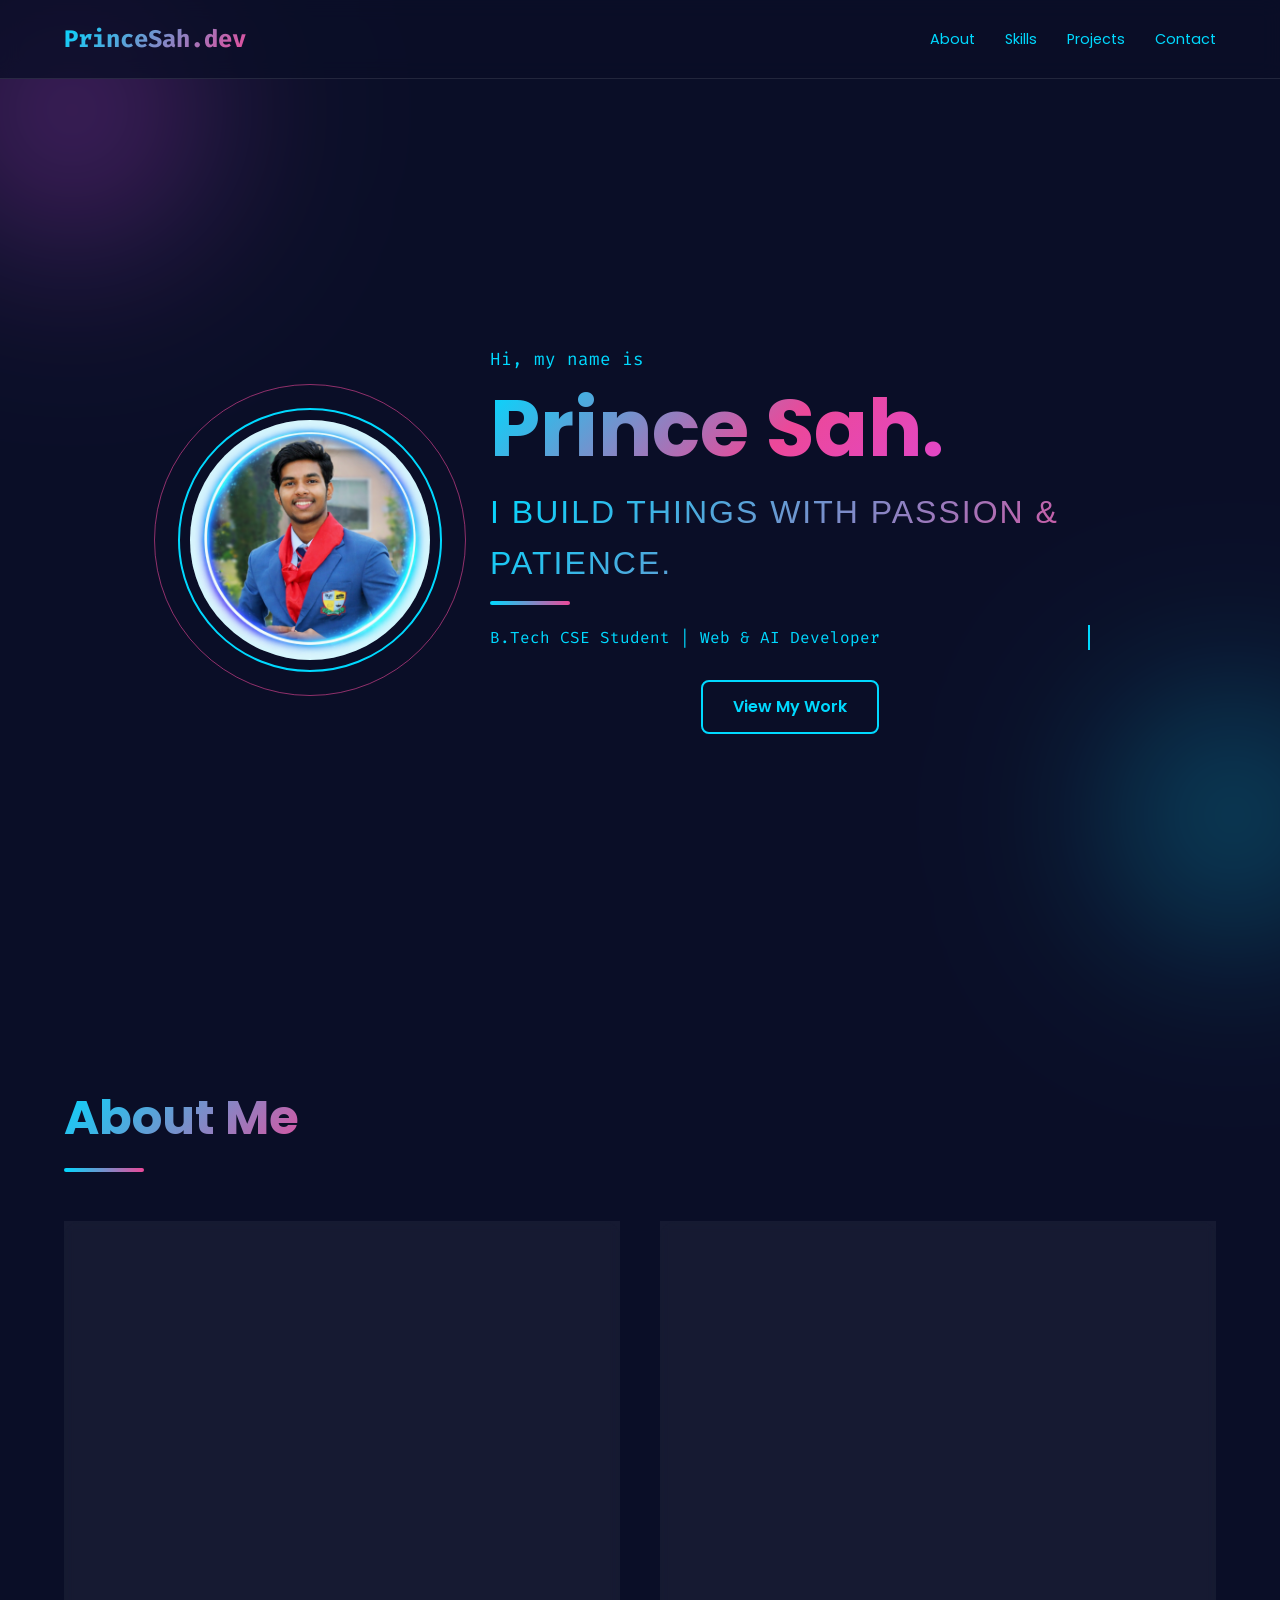
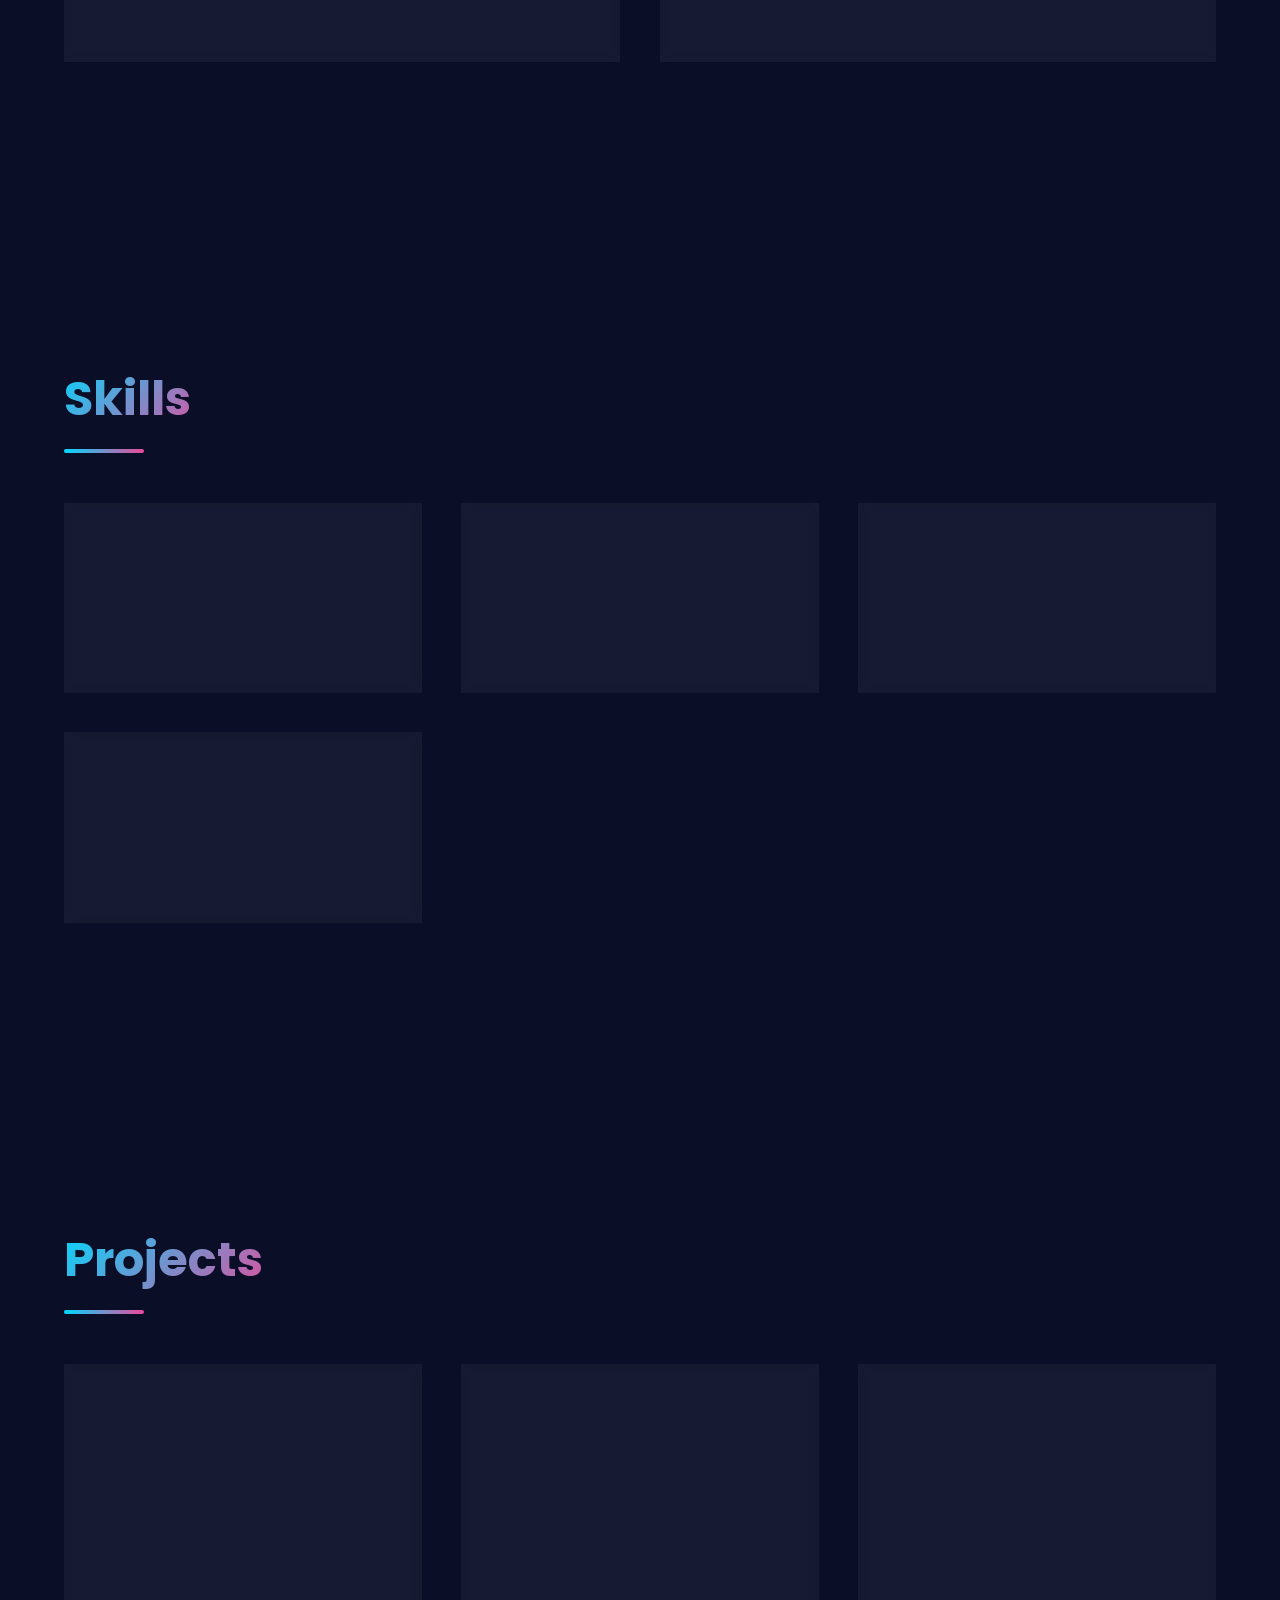
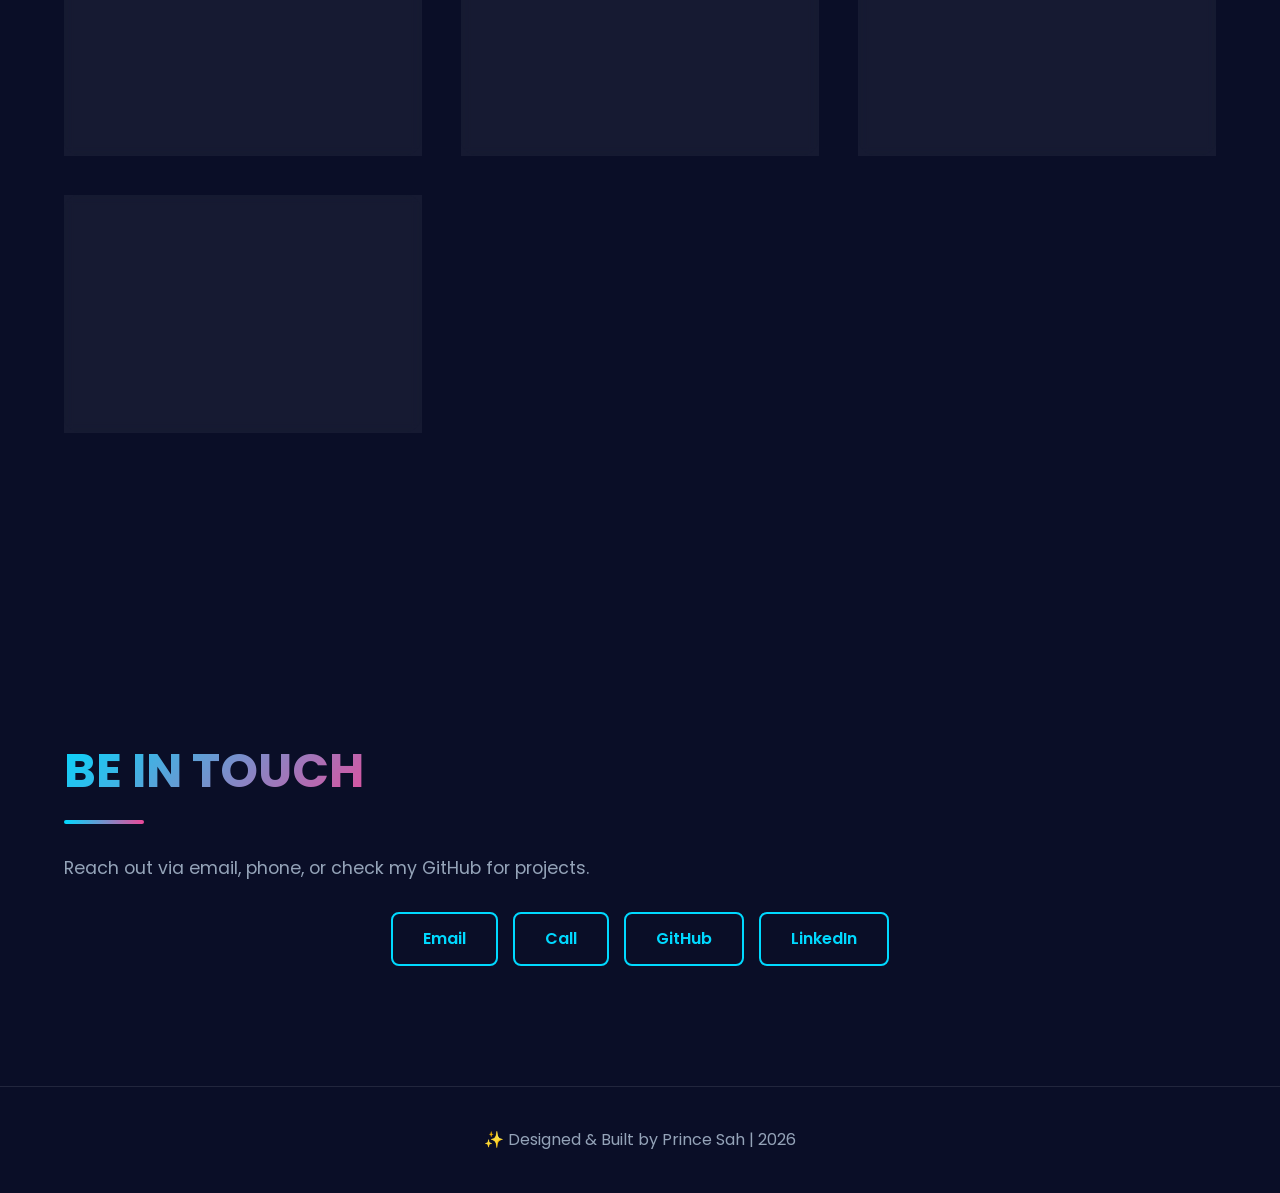
==== commit 8abd4c58: "com" ====
--- a/index.html
+++ b/index.html
@@ -793,7 +793,7 @@
 
 <!-- FOOTER -->
 <footer class="footer">
-  <p>✨ Designed & Built by Prince Sah | 2025</p>
+  <p>✨ Designed & Built by Prince Sah | 2026</p>
 </footer>
 
 <script>
